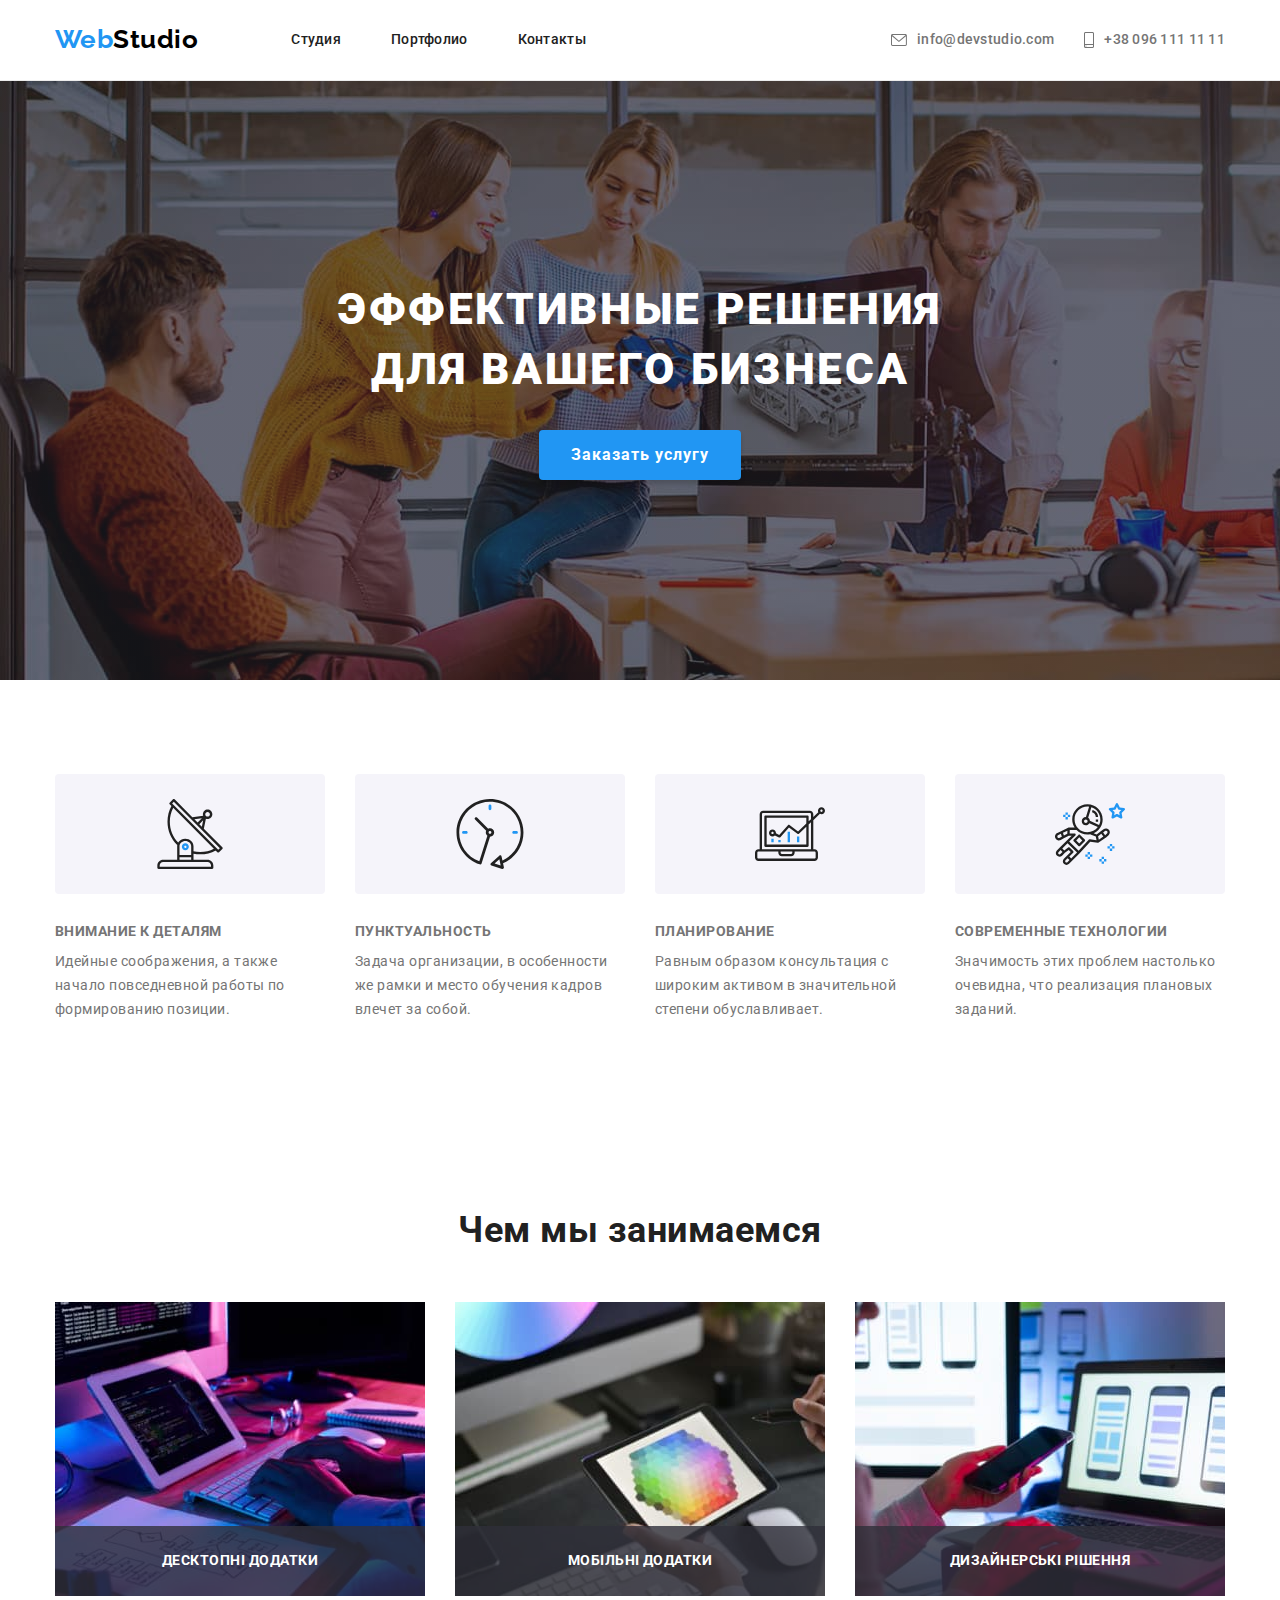
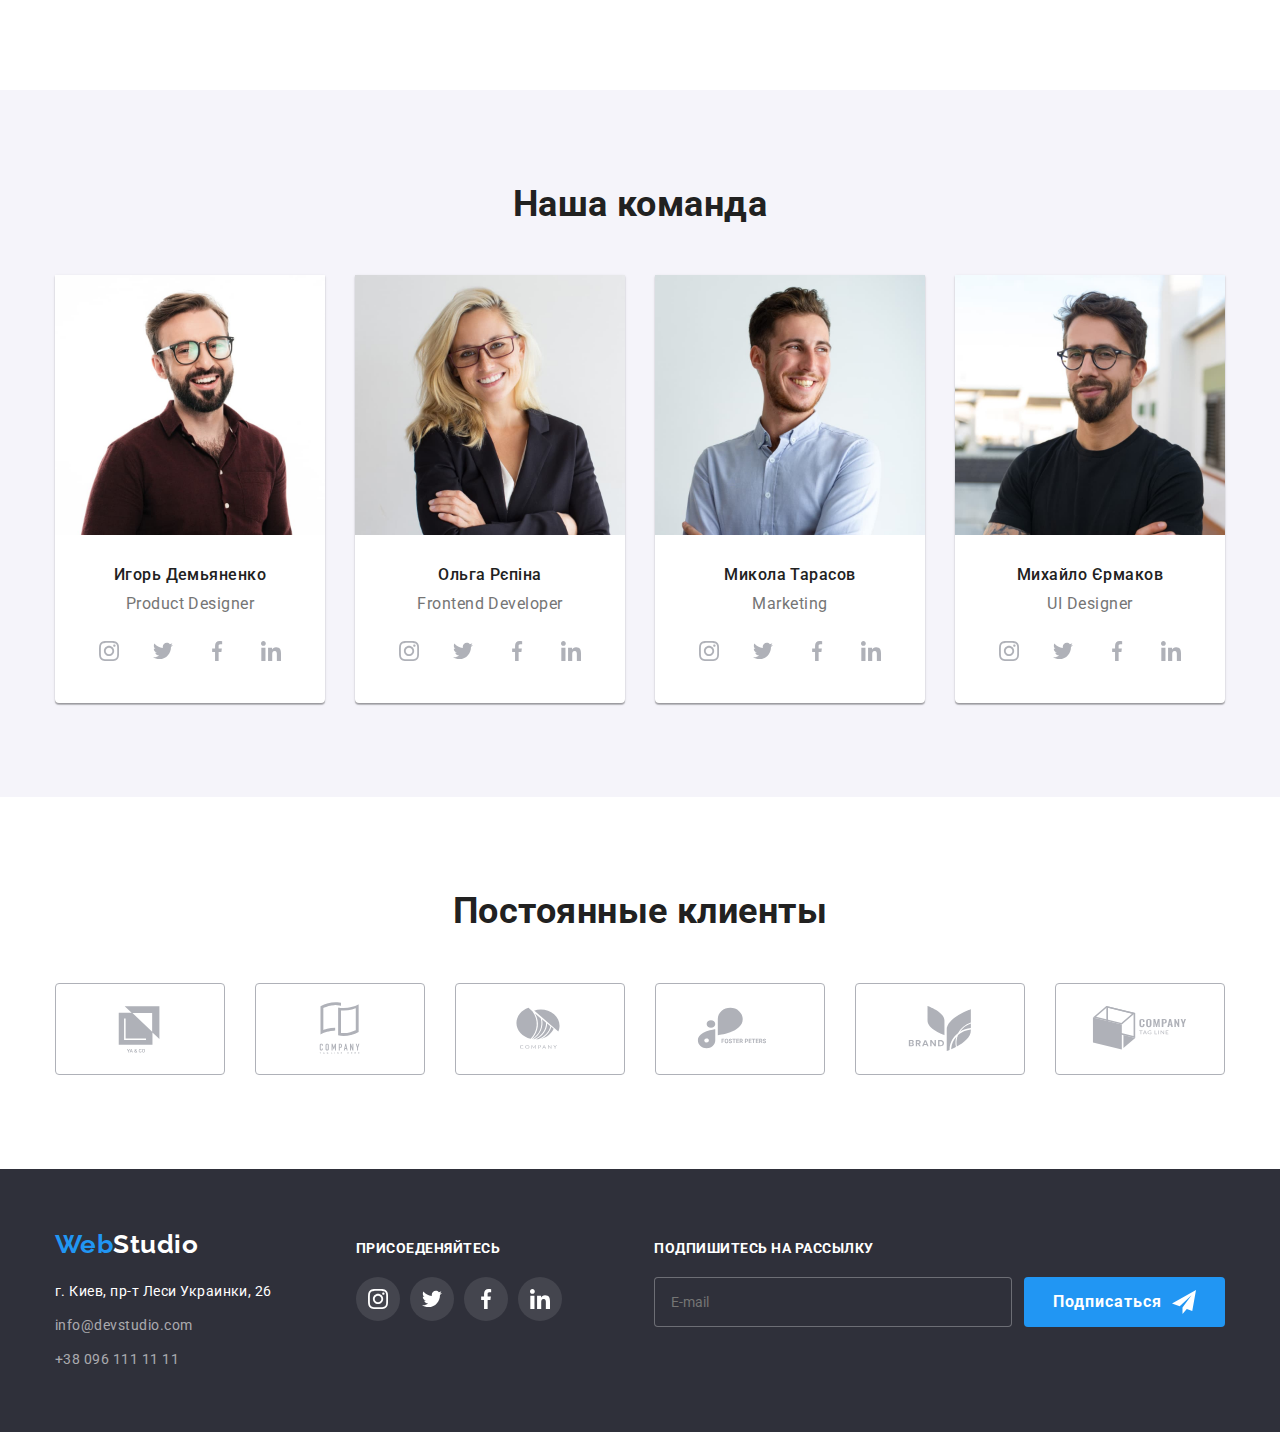
==== index.html @ f0efd834 "home work 06 grand final" ====
<!DOCTYPE html>
<html lang="ru">
  <head>
    <meta charset="UTF-8" />
    <meta http-equiv="X-UA-Compatible" content="IE=edge" />
    <meta name="viewport" content="width=device-width, initial-scale=1.0" />
    <title>Web Studio</title>
    <link rel="preconnect" href="https://fonts.googleapis.com" />
    <link rel="preconnect" href="https://fonts.gstatic.com" crossorigin />
    <link
      href="https://fonts.googleapis.com/css2?family=Raleway:wght@700&family=Roboto:wght@400;500;700;900&display=swap"
      rel="stylesheet"
    />
    <link
      rel="stylesheet"
      href="https://cdnjs.cloudflare.com/ajax/libs/modern-normalize/1.1.0/modern-normalize.min.css"
    />
    <link href="https://unpkg.com/aos@2.3.1/dist/aos.css" rel="stylesheet" />
    <link rel="stylesheet" href="./css/styles.css" />
    <link rel="stylesheet" href="./css/main.min.css" />
  </head>
  <body class="page">
    <!-- Шапка сайта -->
    <header class="header">
      <div class="container flex">
        <nav class="nav">
          <a class="logo nav__logo" href="/" lang="en"
            >Web<span class="nav__logo-second-word">Studio</span></a
          >
          <ul class="list nav__list">
            <li class="nav__item">
              <a class="nav__link nav__current" href="./index.html">Студия</a>
            </li>
            <li class="nav__item">
              <a class="nav__link" href="./portfolio.html">Портфолио</a>
            </li>
            <li class="nav__item">
              <a class="nav__link" href="">Контакты</a>
            </li>
          </ul>
        </nav>
        <ul class="contact__list">
          <li class="contact__item">
            <a class="contact__link" href="mailto:info@devstudio.com"
              ><svg class="contact__icon" width="16" height="12">
                <use href="./images/symbol-defs.svg#icon-envelope"></use></svg
              ><span class="contact__text">info@devstudio.com</span></a
            >
          </li>
          <li class="contact__item">
            <a class="contact__link" href="tel:+380961111111">
              <svg class="contact__icon" width="10" height="16">
                <use href="./images/symbol-defs.svg#icon-smartphone"></use></svg
              ><span class="contact__text">+38 096 111 11 11</span></a
            >
          </li>
        </ul>
      </div>
    </header>
    <main>
      <!-- Герой -->
      <section class="hero">
        <div class="hero__container container">
          <h1 class="hero__title">Эффективные решения для вашего бизнеса</h1>
          <button
            class="button"
            type="button"
            name="Заказать услугу"
            data-modal-open
          >
            Заказать услугу
          </button>
        </div>
      </section>
      <section class="section">
        <div class="container">
          <h2 class="hidden">Наши качества</h2>
          <ul class="feauture__list">
            <li class="feauture__item">
              <div class="feauture__svg-container">
                <svg width="70" height="70">
                  <use href="./images/symbol-defs.svg#icon-antenna"></use>
                </svg>
              </div>
              <h3 class="feauture__title">Внимание к деталям</h3>
              <p class="feauture__paragraph">
                Идейные соображения, а также начало повседневной работы по
                формированию позиции.
              </p>
            </li>
            <li class="feauture__item">
              <div class="feauture__svg-container">
                <svg width="70" height="70">
                  <use href="./images/symbol-defs.svg#icon-clock"></use>
                </svg>
              </div>
              <h3 class="feauture__title">Пунктуальность</h3>
              <p class="feauture__paragraph">
                Задача организации, в особенности же рамки и место обучения
                кадров влечет за собой.
              </p>
            </li>
            <li class="feauture__item">
              <div class="feauture__svg-container">
                <svg width="70" height="70">
                  <use href="./images/symbol-defs.svg#icon-diagram"></use>
                </svg>
              </div>
              <h3 class="feauture__title">Планирование</h3>
              <p class="feauture__paragraph">
                Равным образом консультация с широким активом в значительной
                степени обуславливает.
              </p>
            </li>
            <li class="feauture__item">
              <div class="feauture__svg-container">
                <svg width="70" height="70">
                  <use href="./images/symbol-defs.svg#icon-astronaut"></use>
                </svg>
              </div>
              <h3 class="feauture__title">Современные технологии</h3>
              <p class="feauture__paragraph">
                Значимость этих проблем настолько очевидна, что реализация
                плановых заданий.
              </p>
            </li>
          </ul>
        </div>
      </section>
      <section class="section work">
        <div class="container">
          <h2 class="title">Чем мы занимаемся</h2>
          <ul class="work__list">
            <li class="work__item">
              <img
                src="./images/img1.jpg"
                alt="печатаем на клавиатуре"
                width="370"
                height="294"
              />
              <div class="work__label">
                <p class="work__text">Десктопні додатки</p>
              </div>
            </li>
            <li class="work__item">
              <img
                src="./images/img2.jpg"
                alt="смотрим в телефон"
                width="370"
                height="294"
              />
              <div class="work__label">
                <p class="work__text">Мобільні додатки</p>
              </div>
            </li>
            <li class="work__item">
              <img
                src="./images/img3.jpg"
                alt="смотрим в планшет"
                width="370"
                height="294"
              />
              <div class="work__label">
                <p class="work__text">Дизайнерські рішення</p>
              </div>
            </li>
          </ul>
        </div>
      </section>
      <section class="team section">
        <div class="container">
          <h2 class="title">Наша команда</h2>
          <ul class="list team__list">
            <li class="team__item">
              <img
                src="./images/img4.jpg"
                alt="Игорь Демьяненко"
                width="270"
                height="260"
              />
              <div class="team__data">
                <h3 class="team__name title">Игорь Демьяненко</h3>
                <p class="team__profession" lang="en">Product Designer</p>

                <ul class="social__list list">
                  <li class="social__item">
                    <a class="social__link" href="">
                      <svg class="social__icon" width="20" height="20">
                        <use
                          href="./images/symbol-defs.svg#icon-instagram"
                        ></use>
                      </svg>
                    </a>
                  </li>
                  <li class="social__item">
                    <a class="social__link" href="">
                      <svg class="social__icon" width="20" height="20">
                        <use href="./images/symbol-defs.svg#icon-twitter"></use>
                      </svg>
                    </a>
                  </li>
                  <li class="social__item">
                    <a class="social__link" href="">
                      <svg class="social__icon" width="20" height="20">
                        <use
                          href="./images/symbol-defs.svg#icon-facebook"
                        ></use>
                      </svg>
                    </a>
                  </li>
                  <li class="social__item">
                    <a class="social__link" href="">
                      <svg class="social__icon" width="20" height="20">
                        <use
                          href="./images/symbol-defs.svg#icon-linkedin"
                        ></use>
                      </svg>
                    </a>
                  </li>
                </ul>
              </div>
            </li>
            <li class="team__item">
              <img
                src="./images/img5.jpg"
                alt="Игорь Демьяненко"
                width="270"
                height="260"
              />
              <div class="team__data">
                <h3 class="team__name title">Ольга Рєпіна</h3>
                <p class="team__profession" lang="en">Frontend Developer</p>

                <ul class="social__list list">
                  <li class="social__item">
                    <a class="social__link" href="">
                      <svg class="social__icon" width="20" height="20">
                        <use
                          href="./images/symbol-defs.svg#icon-instagram"
                        ></use>
                      </svg>
                    </a>
                  </li>
                  <li class="social__item">
                    <a class="social__link" href="">
                      <svg class="social__icon" width="20" height="20">
                        <use href="./images/symbol-defs.svg#icon-twitter"></use>
                      </svg>
                    </a>
                  </li>
                  <li class="social__item">
                    <a class="social__link" href="">
                      <svg class="social__icon" width="20" height="20">
                        <use
                          href="./images/symbol-defs.svg#icon-facebook"
                        ></use>
                      </svg>
                    </a>
                  </li>
                  <li class="social__item">
                    <a class="social__link" href="">
                      <svg class="social__icon" width="20" height="20">
                        <use
                          href="./images/symbol-defs.svg#icon-linkedin"
                        ></use>
                      </svg>
                    </a>
                  </li>
                </ul>
              </div>
            </li>
            <li class="team__item">
              <img
                src="./images/img6.jpg"
                alt="Игорь Демьяненко"
                width="270"
                height="260"
              />
              <div class="team__data">
                <h3 class="team__name title">Микола Тарасов</h3>
                <p class="team__profession" lang="en">Marketing</p>

                <ul class="social__list list">
                  <li class="social__item">
                    <a class="social__link" href="">
                      <svg class="social__icon" width="20" height="20">
                        <use
                          href="./images/symbol-defs.svg#icon-instagram"
                        ></use>
                      </svg>
                    </a>
                  </li>
                  <li class="social__item">
                    <a class="social__link" href="">
                      <svg class="social__icon" width="20" height="20">
                        <use href="./images/symbol-defs.svg#icon-twitter"></use>
                      </svg>
                    </a>
                  </li>
                  <li class="social__item">
                    <a class="social__link" href="">
                      <svg class="social__icon" width="20" height="20">
                        <use
                          href="./images/symbol-defs.svg#icon-facebook"
                        ></use>
                      </svg>
                    </a>
                  </li>
                  <li class="social__item">
                    <a class="social__link" href="">
                      <svg class="social__icon" width="20" height="20">
                        <use
                          href="./images/symbol-defs.svg#icon-linkedin"
                        ></use>
                      </svg>
                    </a>
                  </li>
                </ul>
              </div>
            </li>
            <li class="team__item">
              <img
                src="./images/img7.jpg"
                alt="Игорь Демьяненко"
                width="270"
                height="260"
              />
              <div class="team__data">
                <h3 class="team__name title">Михайло Єрмаков</h3>
                <p class="team__profession" lang="en">UI Designer</p>

                <ul class="social__list list">
                  <li class="social__item">
                    <a class="social__link" href="">
                      <svg class="social__icon" width="20" height="20">
                        <use
                          href="./images/symbol-defs.svg#icon-instagram"
                        ></use>
                      </svg>
                    </a>
                  </li>
                  <li class="social__item">
                    <a class="social__link" href="">
                      <svg class="social__icon" width="20" height="20">
                        <use href="./images/symbol-defs.svg#icon-twitter"></use>
                      </svg>
                    </a>
                  </li>
                  <li class="social__item">
                    <a class="social__link" href="">
                      <svg class="social__icon" width="20" height="20">
                        <use
                          href="./images/symbol-defs.svg#icon-facebook"
                        ></use>
                      </svg>
                    </a>
                  </li>
                  <li class="social__item">
                    <a class="social__link" href="">
                      <svg class="social__icon" width="20" height="20">
                        <use
                          href="./images/symbol-defs.svg#icon-linkedin"
                        ></use>
                      </svg>
                    </a>
                  </li>
                </ul>
              </div>
            </li>
          </ul>
        </div>
      </section>
      <section class="section">
        <div class="container">
          <h2 class="title">Постоянные клиенты</h2>
          <ul class="client__list list">
            <li class="client__item">
              <a class="client__link" href="">
                <svg class="client__icon" width="106" height="60">
                  <use href="./images/symbol-defs.svg#icon-company1"></use>
                </svg>
              </a>
            </li>
            <li class="client__item">
              <a class="client__link" href="">
                <svg class="client__icon" width="106" height="60">
                  <use href="./images/symbol-defs.svg#icon-company2"></use>
                </svg>
              </a>
            </li>
            <li class="client__item">
              <a class="client__link" href="">
                <svg class="client__icon" width="106" height="60">
                  <use href="./images/symbol-defs.svg#icon-company3"></use>
                </svg>
              </a>
            </li>
            <li class="client__item">
              <a class="client__link" href="">
                <svg class="client__icon" width="106" height="60">
                  <use href="./images/symbol-defs.svg#icon-company4"></use>
                </svg>
              </a>
            </li>
            <li class="client__item">
              <a class="client__link" href="">
                <svg class="client__icon" width="106" height="60">
                  <use href="./images/symbol-defs.svg#icon-company5"></use>
                </svg>
              </a>
            </li>
            <li class="client__item">
              <a class="client__link" href="">
                <svg class="client__icon" width="106" height="60">
                  <use href="./images/symbol-defs.svg#icon-company6"></use>
                </svg>
              </a>
            </li>
          </ul>
        </div>
      </section>
    </main>
    <!-- Подвал -->
    <footer class="footer">
      <div class="footer__container container">
        <div class="footer__address-container">
          <a class="logo footer__logo" href="/" lang="en"
            >Web<span class="footer__logo-second-word">Studio</span></a
          >
          <address class="footer__address">
            <ul>
              <li class="footer__address-item">
                <a
                  class="footer__location-text"
                  href="https://goo.gl/maps/Ahorg3LLs8p7K1ny8"
                  target="_blank"
                  rel="noopener noreferrer nofollow"
                  >г. Киев, пр-т Леси Украинки, 26</a
                >
              </li>
              <li class="footer__address-item">
                <a class="footer__contacts" href="mailto:info@devstudio.com"
                  >info@devstudio.com</a
                >
              </li>
              <li class="footer__address-item">
                <a class="footer__contacts" href="tel:+380961111111"
                  >+38 096 111 11 11</a
                >
              </li>
            </ul>
          </address>
        </div>
        <div>
          <p class="footer__social-title">Присоеденяйтесь</p>
          <ul class="footer__social-list">
            <li class="footer__social-item">
              <a class="footer__social-link" href="">
                <svg class="footer__social-icon" width="20" height="20">
                  <use href="./images/symbol-defs.svg#icon-instagram"></use>
                </svg>
              </a>
            </li>
            <li class="footer__social-item">
              <a class="footer__social-link" href="">
                <svg class="footer__social-icon" width="20" height="20">
                  <use href="./images/symbol-defs.svg#icon-twitter"></use>
                </svg>
              </a>
            </li>
            <li class="footer__social-item">
              <a class="footer__social-link" href="">
                <svg class="footer__social-icon" width="20" height="20">
                  <use href="./images/symbol-defs.svg#icon-facebook"></use>
                </svg>
              </a>
            </li>
            <li class="footer__social-item">
              <a class="footer__social-link" href="">
                <svg class="footer__social-icon" width="20" height="20">
                  <use href="./images/symbol-defs.svg#icon-linkedin"></use>
                </svg>
              </a>
            </li>
          </ul>
        </div>
        <div class="footer__form-container">
          <p class="footer__connect-textarea">Подпишитесь на рассылку</p>
          <form class="footer__in-btn-cont">
            <label for="follow-email"></label>
            <input
              class="footer__input"
              type="email"
              name="follow-email"
              id="follow-email"
              placeholder="E-mail"
              required
            />
            <button type="submit" class="footer__submit-btn">
              Подписаться
              <svg class="footer__icon-send" width="24" height="24">
                <use href="./images/symbol-defs.svg#icon-send"></use>
              </svg>
            </button>
          </form>
        </div>
      </div>
    </footer>

    <div class="backdrop is-hidden" data-modal>
      <div class="modal">
        <button class="modal-close" type="button" name="close" data-modal-close>
          <svg class="modal.icon" width="18" height="18">
            <use href="./images/symbol-defs.svg#icon-x"></use>
          </svg>
        </button>
        <!-- Форма модалки -->
        <p class="form-title">Оставьте свои данные, мы вам перезвоним</p>
        <form class="form-container">
          <ul class="data-list list">
            <li class="data-item">
              <label for="name" class="label-title">
                Имя
                <span class="input-wrap">
                  <input
                    class="form-input"
                    type="text"
                    id="name"
                    name="name"
                    placeholder="Джон"
                    required
                  />
                  <svg class="input-icon" width="18" height="18">
                    <use href="./images/symbol-defs.svg#icon-person"></use>
                  </svg>
                </span>
              </label>
            </li>
            <li class="data-item">
              <label for="tel" class="label-title">
                Телефон
                <span class="input-wrap">
                  <input
                    class="form-input"
                    type="tel"
                    id="tel"
                    name="tel"
                    placeholder="+380671112233"
                    required
                    pattern="[\+]\d{12}"
                  />
                  <svg class="input-icon" width="18" height="18">
                    <use href="./images/symbol-defs.svg#icon-phone"></use>
                  </svg>
                </span>
              </label>
            </li>
            <li class="data-item">
              <label for="email" class="label-title">
                Почта
                <span class="input-wrap">
                  <input
                    class="form-input"
                    type="email"
                    id="email"
                    name="email"
                    placeholder="xxx@mail.com"
                  />
                  <svg class="input-icon" width="18" height="18">
                    <use href="./images/symbol-defs.svg#icon-email"></use>
                  </svg>
                </span>
              </label>
            </li>
            <li class="textarea-item">
              <label class="label-title" for="text"
                >Комментарий
                <textarea
                  class="textarea-input"
                  id="text"
                  name="text"
                  placeholder="Введите текст"
                ></textarea>
              </label>
            </li>
          </ul>
          <div class="checkbox-container">
            <input
              class="checkbox-input"
              type="checkbox"
              id="checkbox"
              name="checkbox"
              value="yes"
              required
            />
            <label class="check-label" for="checkbox">
              <span class="check-quad">
                <svg class="check-icon" width="16" height="15">
                  <use href="./images/symbol-defs.svg#icon-check"></use>
                </svg> </span
              >Соглашаюсь с рассылкой и принимаю
              <a class="link-check" href="#">Условия договора</a>
            </label>
          </div>
          <button class="submit-btm" type="submit">Отправить</button>
        </form>
      </div>
    </div>

    <script src="https://unpkg.com/aos@2.3.1/dist/aos.js"></script>
    <script>
      AOS.init();
    </script>
    <script src="./js/modal.js"></script>
  </body>
</html>
---- css/main.min.css ----
:root{--primary-text-color: #757575;--title-text-color: #212121;--accent-color: #2196f3;--main-title-color: #ffffff;--background-color: #ffffff;--logo-white-color: #ffffff;--logo-black-color: #000000;--button-text-color: #ffffff;--team-section-color: #f5f4fa;--address-text-color: #ffffff;--hero-background-color: #2f303a}.page{color:var(--primary-text-color);background-color:var(--background-color);font-family:Roboto,sans-serif;letter-spacing:.03em;margin:0;padding-top:80px;position:relative}.hidden{position:absolute;white-space:nowrap;width:1px;height:1px;overflow:hidden;border:0;padding:0;clip:rect(0 0 0 0);-webkit-clip-path:inset(50%);clip-path:inset(50%);margin:-1px}img{display:block;max-width:100%;height:auto}.flex{display:-webkit-box;display:-ms-flexbox;display:flex}p,h1,h2,h3,h4,h5,h6{display:block}a{text-decoration:none}ul{list-style:none;padding:0;margin:0}.hero .button{color:var(--button-text-color);background-color:var(--accent-color);font-weight:700;font-size:16px;font-family:inherit;line-height:1.88;letter-spacing:.06em;cursor:pointer;padding:10px 32px;border:0;border-radius:4px;-webkit-box-shadow:0px 4px 4px rgba(0,0,0,.15);box-shadow:0px 4px 4px rgba(0,0,0,.15);-webkit-transition-property:background-color,color,-webkit-transform;transition-property:background-color,color,-webkit-transform;transition-property:background-color,transform,color;transition-property:background-color,transform,color,-webkit-transform;-webkit-transition-duration:250ms;transition-duration:250ms;-webkit-transition-timing-function:cubic-bezier(0.4, 0, 0.2, 1);transition-timing-function:cubic-bezier(0.4, 0, 0.2, 1)}.hero .button:hover,.hero .button:focus{background-color:#188ce8;color:var(--button-text-color);-webkit-transform:scale(103%);transform:scale(103%);-webkit-box-shadow:0px 4px 4px rgba(0,0,0,.15);box-shadow:0px 4px 4px rgba(0,0,0,.15)}.filter-list .button{color:var(--title-text-color);background-color:var(--team-section-color);font-family:inherit;font-weight:500;font-size:16px;line-height:1.62;display:inline-block;cursor:pointer;border-radius:4px;border:0;padding:6px 22px;-webkit-transition-property:background-color,color,-webkit-box-shadow;transition-property:background-color,color,-webkit-box-shadow;transition-property:background-color,box-shadow,color;transition-property:background-color,box-shadow,color,-webkit-box-shadow;-webkit-transition-duration:250ms;transition-duration:250ms;-webkit-transition-timing-function:cubic-bezier(0.4, 0, 0.2, 1);transition-timing-function:cubic-bezier(0.4, 0, 0.2, 1)}.filter-list .button:hover,.filter-list .button:focus{color:var(--button-text-color);background-color:var(--accent-color);-webkit-box-shadow:0px 3px 1px rgba(0,0,0,.1),0px 1px 2px rgba(0,0,0,.08),0px 2px 2px rgba(0,0,0,.12);box-shadow:0px 3px 1px rgba(0,0,0,.1),0px 1px 2px rgba(0,0,0,.08),0px 2px 2px rgba(0,0,0,.12)}.button-first.button{color:var(--button-text-color);background-color:var(--accent-color)}.footer-submit-btn{display:-webkit-box;display:-ms-flexbox;display:flex;-webkit-box-align:center;-ms-flex-align:center;align-items:center;-webkit-box-pack:center;-ms-flex-pack:center;justify-content:center;color:var(--button-text-color);background-color:var(--accent-color);cursor:pointer;font-weight:700;font-size:16px;line-height:1.88;letter-spacing:.06em;padding:10px 29px;border:0;border-radius:4px;-webkit-transition-property:scale,background-color,color,-webkit-box-shadow,-webkit-transform;transition-property:scale,background-color,color,-webkit-box-shadow,-webkit-transform;transition-property:scale,background-color,box-shadow,transform,color;transition-property:scale,background-color,box-shadow,transform,color,-webkit-box-shadow,-webkit-transform;-webkit-transition-duration:250ms;transition-duration:250ms;-webkit-transition-timing-function:cubic-bezier(0.4, 0, 0.2, 1);transition-timing-function:cubic-bezier(0.4, 0, 0.2, 1)}.footer-submit-btn:hover,.footer-submit-btn:focus{color:var(--button-text-color);background-color:#188ce8;-webkit-transform:scale(101%);transform:scale(101%);-webkit-box-shadow:0px 4px 4px rgba(0,0,0,.15);box-shadow:0px 4px 4px rgba(0,0,0,.15)}.submit-btm{width:200px;margin:0 auto;padding:10px 55px;border:0;border-radius:4px;color:var(--main-title-color);background-color:var(--accent-color);-webkit-box-shadow:0px 4px 4px rgba(0,0,0,.15);box-shadow:0px 4px 4px rgba(0,0,0,.15);cursor:pointer;font-weight:700;font-size:16px;line-height:1.88;-webkit-transition:background-color,-webkit-transform;transition:background-color,-webkit-transform;transition:background-color,transform;transition:background-color,transform,-webkit-transform;-webkit-transition-duration:250ms;transition-duration:250ms;-webkit-transition-timing-function:cubic-bezier(0.4, 0, 0.2, 1);transition-timing-function:cubic-bezier(0.4, 0, 0.2, 1)}.submit-btm:hover,.submit-btm:focus{background-color:#188ce8;-webkit-transform:scale(102%);transform:scale(102%)}.container{width:1200px;padding:0 15px;margin:0 auto}.logo{display:block;color:var(--accent-color);font-family:"Raleway";font-weight:700;font-size:26px;line-height:1.19}.title{color:var(--title-text-color);font-weight:700;font-size:36px;line-height:1.16;text-align:center;margin-bottom:50px;margin-top:0}.title{color:var(--title-text-color)}.header{position:fixed;top:0;width:100%;background-color:var(--background-color);border-bottom:1px solid #ececec;z-index:1}.nav{display:-webkit-box;display:-ms-flexbox;display:flex;margin-right:auto}.nav__logo{margin-right:93px;padding:24px 0}.nav__logo-second-word{color:var(--logo-black-color)}.nav__list{display:-webkit-box;display:-ms-flexbox;display:flex}.nav__current{color:var(--accent-color)}.nav__current__current::after{content:"";width:100%;height:4px;border-radius:2px;background-color:var(--accent-color);position:absolute;bottom:-1px;left:0}.nav__link{color:var(--title-text-color);font-weight:500;font-size:14px;line-height:1.14;letter-spacing:.02em;display:block;padding:32px 0;-webkit-transition:color 250ms cubic-bezier(0.4, 0, 0.2, 1);transition:color 250ms cubic-bezier(0.4, 0, 0.2, 1)}.nav__link:hover,.nav__link:focus{color:var(--accent-color)}.nav__item:not(:last-child){margin-right:50px}.contact__list{display:-webkit-box;display:-ms-flexbox;display:flex}.contact__item:not(:last-child){margin-right:30px}.contact__link{display:-webkit-box;display:-ms-flexbox;display:flex;-webkit-box-align:center;-ms-flex-align:center;align-items:center;color:var(--primary-text-color);font-weight:500;font-size:14px;line-height:1.14;letter-spacing:.02em;padding:32px 0;-webkit-transition:color 250ms cubic-bezier(0.4, 0, 0.2, 1);transition:color 250ms cubic-bezier(0.4, 0, 0.2, 1)}.contact__link:hover,.contact__link:focus{color:var(--accent-color)}.contact__icon{margin-right:10px;fill:currentColor}.contact__text{display:block}.hero{background-color:#c4c4c4;background-image:-webkit-gradient(linear, left top, left bottom, from(rgba(47, 48, 58, 0.4)), to(rgba(47, 48, 58, 0.4))),url(../images/hero-background.jpg);background-image:linear-gradient(rgba(47, 48, 58, 0.4), rgba(47, 48, 58, 0.4)),url(../images/hero-background.jpg);background-repeat:no-repeat;background-size:cover;background-position:left top;margin-left:auto;margin-right:auto;max-width:1600px;height:600px;text-align:center;padding:200px 0}.hero__container{width:696px}.hero__title{color:var(--main-title-color);font-weight:900;font-size:44px;line-height:1.36;text-align:center;letter-spacing:.06em;text-transform:uppercase;margin-top:0;margin-bottom:30px;display:inline-block}.filter-list .button{color:var(--title-text-color);background-color:var(--team-section-color);font-family:inherit;font-weight:500;font-size:16px;line-height:1.62;display:inline-block;cursor:pointer;border-radius:4px;border:0;padding:6px 22px;-webkit-transition-property:background-color,color,-webkit-box-shadow;transition-property:background-color,color,-webkit-box-shadow;transition-property:background-color,box-shadow,color;transition-property:background-color,box-shadow,color,-webkit-box-shadow;-webkit-transition-duration:250ms;transition-duration:250ms;-webkit-transition-timing-function:cubic-bezier(0.4, 0, 0.2, 1);transition-timing-function:cubic-bezier(0.4, 0, 0.2, 1)}.filter-list .button:hover,.filter-list .button:focus{color:var(--button-text-color);background-color:var(--accent-color);-webkit-box-shadow:0px 3px 1px rgba(0,0,0,.1),0px 1px 2px rgba(0,0,0,.08),0px 2px 2px rgba(0,0,0,.12);box-shadow:0px 3px 1px rgba(0,0,0,.1),0px 1px 2px rgba(0,0,0,.08),0px 2px 2px rgba(0,0,0,.12)}.button-first.button{color:var(--button-text-color);background-color:var(--accent-color)}.filter-item:not(last-child){margin-right:8px}.filter-list{display:-webkit-box;display:-ms-flexbox;display:flex;-webkit-box-pack:center;-ms-flex-pack:center;justify-content:center;margin-bottom:50px}.gallery-section .list{display:-webkit-box;display:-ms-flexbox;display:flex;-ms-flex-wrap:wrap;flex-wrap:wrap}.gallery-item{width:370px;margin-top:30px;margin-right:30px}.gallery-item:nth-child(3n+3){margin-right:0}.gallery-item:nth-child(-n+3){margin-top:0}.gallery-card-link{display:block;color:inherit;-webkit-transition:-webkit-box-shadow 250ms cubic-bezier(0.4, 0, 0.2, 1);transition:-webkit-box-shadow 250ms cubic-bezier(0.4, 0, 0.2, 1);transition:box-shadow 250ms cubic-bezier(0.4, 0, 0.2, 1);transition:box-shadow 250ms cubic-bezier(0.4, 0, 0.2, 1), -webkit-box-shadow 250ms cubic-bezier(0.4, 0, 0.2, 1)}.gallery-card-link:hover,.gallery-card-link:focus{-webkit-box-shadow:0px 1px 1px rgba(0,0,0,.12),0px 4px 4px rgba(0,0,0,.06),1px 4px 6px rgba(0,0,0,.16);box-shadow:0px 1px 1px rgba(0,0,0,.12),0px 4px 4px rgba(0,0,0,.06),1px 4px 6px rgba(0,0,0,.16)}.gallery-card-link:hover .gallery-overlay,.gallery-card-link:focus .gallery-overlay{-webkit-transform:translateY(0);transform:translateY(0)}.gallery-box{position:relative;overflow:hidden}.gallery-overlay{position:absolute;-webkit-box-align:center;-ms-flex-align:center;align-items:center;-webkit-box-pack:center;-ms-flex-pack:center;justify-content:center;top:0;left:0;background:rgba(33,150,243,.9);width:100%;height:100%;display:-webkit-box;display:-ms-flexbox;display:flex;-webkit-transition-property:color,-webkit-transform,-webkit-box-shadow;transition-property:color,-webkit-transform,-webkit-box-shadow;transition-property:transform,box-shadow,color;transition-property:transform,box-shadow,color,-webkit-transform,-webkit-box-shadow;-webkit-transition-duration:250ms;transition-duration:250ms;-webkit-transition-timing-function:cubic-bezier(0.4, 0, 0.2, 1);transition-timing-function:cubic-bezier(0.4, 0, 0.2, 1);-webkit-transform:translateY(101%);transform:translateY(101%)}.gallery-overlay p{height:100%;color:var(--main-title-color);font-size:18px;line-height:1.56;width:322px;height:168px;margin:0}.list-project{background-color:#fff;padding:20px 24px;border:1px solid #eee;border-top:0;position:relative}.project-title{color:var(--title-text-color);font-weight:700;font-size:18px;line-height:2;letter-spacing:.06em;margin-bottom:4px}.gallery-section .title-section{display:none}.work-type{font-size:16px;line-height:1.88;display:block;margin:0}.feauture__list{display:-webkit-box;display:-ms-flexbox;display:flex}.feauture__item:not(:last-child){margin-right:30px}.feauture__svg-container{display:-webkit-box;display:-ms-flexbox;display:flex;-webkit-box-pack:center;-ms-flex-pack:center;justify-content:center;-webkit-box-align:center;-ms-flex-align:center;align-items:center;background:#f5f4fa;border-radius:4px;width:270px;height:120px;margin-bottom:30px}.feauture__title{font-weight:700;font-size:14px;line-height:1.14;text-transform:uppercase;margin:0 0 10px 0}.feauture__paragraph{width:270px;font-size:14px;line-height:1.71;display:inline-block;margin:0}.work{padding-top:0}.work__list{display:-webkit-box;display:-ms-flexbox;display:flex}.work__item:not(:last-child){margin-right:30px}.work__item{position:relative}.work__label{display:-webkit-box;display:-ms-flexbox;display:flex;-webkit-box-pack:center;-ms-flex-pack:center;justify-content:center;-webkit-box-align:center;-ms-flex-align:center;align-items:center;position:absolute;width:370px;height:70px;background-color:rgba(47,48,58,.8);bottom:0}.work__text{color:var(--main-title-color);font-weight:700;font-size:14px;line-height:1.14;text-transform:uppercase;margin:0}.section{padding:94px 0}.team{background-color:var(--team-section-color)}.team__list{display:-webkit-box;display:-ms-flexbox;display:flex;-webkit-box-align:start;-ms-flex-align:start;align-items:flex-start}.team__item{background-color:var(--background-color);-webkit-box-shadow:0px 1px 3px rgba(0,0,0,.12),0px 1px 1px rgba(0,0,0,.14),0px 2px 1px rgba(0,0,0,.2);box-shadow:0px 1px 3px rgba(0,0,0,.12),0px 1px 1px rgba(0,0,0,.14),0px 2px 1px rgba(0,0,0,.2);border-radius:0px 0px 4px 4px}.team__item:not(:last-child){margin-right:30px}.team__data{padding:30px 32px;text-align:center}.team__name{display:block;margin-top:0;margin-bottom:10px;font-weight:500;font-size:16px;line-height:1.19}.team__profession{line-height:1.19;margin:0 0 16px 0}.social__list{display:-webkit-box;display:-ms-flexbox;display:flex;width:206px;height:44px;margin:0;padding:0}.social__item:not(:last-child){margin-right:10px}.social__link{color:#afb1b8;background-color:var(--background-color);display:-webkit-box;display:-ms-flexbox;display:flex;-webkit-box-pack:center;-ms-flex-pack:center;justify-content:center;-webkit-box-align:center;-ms-flex-align:center;align-items:center;width:44px;height:44px;border-radius:50%;cursor:pointer;-webkit-transition-property:color,background-color;transition-property:color,background-color;-webkit-transition-duration:250ms;transition-duration:250ms;-webkit-transition-timing-function:cubic-bezier(0.4, 0, 0.2, 1);transition-timing-function:cubic-bezier(0.4, 0, 0.2, 1)}.social__link:hover,.social__link:focus{color:var(--button-text-color);background-color:var(--accent-color)}.social__icon{fill:currentColor}.client__list{display:-webkit-box;display:-ms-flexbox;display:flex}.client__item:not(:last-child){margin-right:30px}.client__link{width:170px;height:92px;display:-webkit-box;display:-ms-flexbox;display:flex;-webkit-box-pack:center;-ms-flex-pack:center;justify-content:center;-webkit-box-align:center;-ms-flex-align:center;align-items:center;color:#afb1b8;border:1px solid #afb1b8;border-radius:4px;-webkit-transition-property:color,border,-webkit-transform;transition-property:color,border,-webkit-transform;transition-property:transform,color,border;transition-property:transform,color,border,-webkit-transform;-webkit-transition-duration:250ms;transition-duration:250ms;-webkit-transition-timing-function:cubic-bezier(0.4, 0, 0.2, 1);transition-timing-function:cubic-bezier(0.4, 0, 0.2, 1)}.client__link:hover,.client__link:focus{color:var(--accent-color);border:1px solid var(--accent-color);-webkit-transform:scale(103%);transform:scale(103%)}.client__icon{fill:currentColor}.footer{background-color:var(--hero-background-color);font-size:14px;line-height:1.71;padding:60px 0}.footer__container{display:-webkit-box;display:-ms-flexbox;display:flex;-webkit-box-align:baseline;-ms-flex-align:baseline;align-items:baseline}.footer__address-container{width:231px;margin-right:70px}.footer__logo-second-word{color:var(--logo-white-color)}.footer__logo{margin-bottom:20px}.footer__address{font-style:normal}.footer__contacts{color:rgba(255,255,255,.6);font-size:14px;line-height:24px;-webkit-transition:color 250ms cubic-bezier(0.4, 0, 0.2, 1);transition:color 250ms cubic-bezier(0.4, 0, 0.2, 1)}.footer__contacts:hover,.footer__contacts:focus{color:var(--accent-color)}.footer__location-text{color:var(--address-text-color);-webkit-transition:color 250ms cubic-bezier(0.4, 0, 0.2, 1);transition:color 250ms cubic-bezier(0.4, 0, 0.2, 1)}.footer__location-text:hover,.footer__location-text:focus{color:var(--accent-color)}.footer__address-item:not(:last-child){margin-bottom:9px}.footer__social{width:206px;height:80px;margin-right:auto}.footer__social-title{color:var(--logo-white-color);font-weight:700;font-size:14px;line-height:1.14;text-transform:uppercase;margin-bottom:20px;margin-top:0}.footer__social-list{display:-webkit-box;display:-ms-flexbox;display:flex;width:206px;height:44px;margin:0;padding:0}.footer__social-item:not(:last-child){margin-right:10px}.footer__social-link{color:var(--button-text-color);background:rgba(255,255,255,.1);display:-webkit-box;display:-ms-flexbox;display:flex;-webkit-box-pack:center;-ms-flex-pack:center;justify-content:center;-webkit-box-align:center;-ms-flex-align:center;align-items:center;width:44px;height:44px;border-radius:50%;cursor:pointer;-webkit-transition:background-color 250ms cubic-bezier(0.4, 0, 0.2, 1);transition:background-color 250ms cubic-bezier(0.4, 0, 0.2, 1)}.footer__social-link:hover,.footer__social-link:focus{background-color:var(--accent-color)}.footer__social-icon{fill:currentColor}.footer__form-container{margin-left:auto}.footer__connect-textarea{color:var(--logo-white-color);font-weight:700;font-size:14px;line-height:1.14;text-transform:uppercase;margin-bottom:20px;margin-top:0}.footer__in-btn-cont{display:-webkit-box;display:-ms-flexbox;display:flex}.footer__input{width:358px;height:50px;padding:0 16px;margin-right:12px;background:#2f303a;color:var(--button-text-color);outline:none;border:1px solid rgba(255,255,255,.3);border-radius:4px;-webkit-transition:border 250ms cubic-bezier(0.4, 0, 0.2, 1);transition:border 250ms cubic-bezier(0.4, 0, 0.2, 1)}.footer__input:focus{border:1px solid var(--accent-color)}.footer__submit-btn{display:-webkit-box;display:-ms-flexbox;display:flex;-webkit-box-align:center;-ms-flex-align:center;align-items:center;-webkit-box-pack:center;-ms-flex-pack:center;justify-content:center;color:var(--button-text-color);background-color:var(--accent-color);cursor:pointer;font-weight:700;font-size:16px;line-height:1.88;letter-spacing:.06em;padding:10px 29px;border:0;border-radius:4px;-webkit-transition-property:scale,background-color,color,-webkit-box-shadow,-webkit-transform;transition-property:scale,background-color,color,-webkit-box-shadow,-webkit-transform;transition-property:scale,background-color,box-shadow,transform,color;transition-property:scale,background-color,box-shadow,transform,color,-webkit-box-shadow,-webkit-transform;-webkit-transition-duration:250ms;transition-duration:250ms;-webkit-transition-timing-function:cubic-bezier(0.4, 0, 0.2, 1);transition-timing-function:cubic-bezier(0.4, 0, 0.2, 1)}.footer__submit-btn:hover,.footer__submit-btn:focus{color:var(--button-text-color);background-color:#188ce8;-webkit-transform:scale(101%);transform:scale(101%);-webkit-box-shadow:0px 4px 4px rgba(0,0,0,.15);box-shadow:0px 4px 4px rgba(0,0,0,.15)}.footer__icon-send{margin-left:10px}.backdrop{position:fixed;top:0;left:0;width:100%;height:100%;background-color:rgba(0,0,0,.2);-webkit-transition-property:opacity,visibility,scale,background-color,color,border-color,border,fill,-webkit-transform,-webkit-box-shadow;transition-property:opacity,visibility,scale,background-color,color,border-color,border,fill,-webkit-transform,-webkit-box-shadow;transition-property:opacity,visibility,scale,background-color,transform,box-shadow,color,border-color,border,fill;transition-property:opacity,visibility,scale,background-color,transform,box-shadow,color,border-color,border,fill,-webkit-transform,-webkit-box-shadow;-webkit-transition-duration:250ms;transition-duration:250ms;-webkit-transition-timing-function:cubic-bezier(0.4, 0, 0.2, 1);transition-timing-function:cubic-bezier(0.4, 0, 0.2, 1);z-index:1}.backdrop.is-hidden{visibility:0;opacity:0;pointer-events:none}.backdrop.is-hidden .modal{-webkit-transform:translate(-50%, -50%) scale(0);transform:translate(-50%, -50%) scale(0)}.modal{position:absolute;width:528px;height:581px;background-color:var(--button-text-color);top:50%;left:50%;-webkit-transform:translate(-50%, -50%) scale(1);transform:translate(-50%, -50%) scale(1);-webkit-transition-property:background-color,color,border-color,-webkit-transform;transition-property:background-color,color,border-color,-webkit-transform;transition-property:background-color,transform,color,border-color;transition-property:background-color,transform,color,border-color,-webkit-transform;-webkit-transition-duration:250ms;transition-duration:250ms;-webkit-transition-timing-function:cubic-bezier(0.4, 0, 0.2, 1);transition-timing-function:cubic-bezier(0.4, 0, 0.2, 1);padding:40px;border-radius:4px}.modal-close{display:-webkit-box;display:-ms-flexbox;display:flex;-webkit-box-pack:center;-ms-flex-pack:center;justify-content:center;-webkit-box-align:center;-ms-flex-align:center;align-items:center;position:absolute;width:30px;height:30px;top:8px;right:8px;border:1px solid rgba(0,0,0,.1);border-radius:50%;background-color:rgba(0,0,0,0);cursor:pointer;-webkit-transition:fill,250ms cubic-bezier(0.4, 0, 0.2, 1);transition:fill,250ms cubic-bezier(0.4, 0, 0.2, 1)}.modal-icon{position:absolute;width:18px;height:18px;left:1032px;top:235px;fill:currentColor}.modal-close:hover,.modal-close:focus{fill:var(--accent-color)}.form-title{font-weight:700;font-size:20px;line-height:1.15;text-align:center;color:var(--title-text-color);margin:0 0 12px 0}.form-container{display:-webkit-box;display:-ms-flexbox;display:flex;-webkit-box-orient:vertical;-webkit-box-direction:normal;-ms-flex-direction:column;flex-direction:column}.data-list{margin-bottom:20px}.data-item{margin-bottom:10px;width:100%}.label-title{display:block;font-size:12px;line-height:1.17;letter-spacing:.01em}.input-wrap{display:block;position:relative;margin-top:4px}.form-input{width:100%;height:40px;font-size:12px;border:none;border:1px solid rgba(33,33,33,.2);border-radius:4px;padding:0 12px 0 42px;color:var(--title-text-color);font-weight:600;-webkit-transition:border-color 250ms cubic-bezier(0.4, 0, 0.2, 1);transition:border-color 250ms cubic-bezier(0.4, 0, 0.2, 1)}.form-input::-webkit-input-placeholder{font-size:12px;line-height:1.17;letter-spacing:.01em;color:rgba(33,33,33,.2)}.form-input::-moz-placeholder{font-size:12px;line-height:1.17;letter-spacing:.01em;color:rgba(33,33,33,.2)}.form-input:-ms-input-placeholder{font-size:12px;line-height:1.17;letter-spacing:.01em;color:rgba(33,33,33,.2)}.form-input::-ms-input-placeholder{font-size:12px;line-height:1.17;letter-spacing:.01em;color:rgba(33,33,33,.2)}.form-input::placeholder{font-size:12px;line-height:1.17;letter-spacing:.01em;color:rgba(33,33,33,.2)}.form-input:focus{border-color:var(--accent-color);outline:none}.input-icon{position:absolute;top:50%;left:12px;-webkit-transform:translateY(-50%);transform:translateY(-50%);-webkit-transition:fill 250ms cubic-bezier(0.4, 0, 0.2, 1);transition:fill 250ms cubic-bezier(0.4, 0, 0.2, 1)}.form-input:focus+.input-icon{fill:var(--accent-color)}.form-input:not(:focus):not(:-moz-placeholder-shown):valid{background-color:rgba(68,180,43,.1)}.form-input:not(:focus):not(:-ms-input-placeholder):valid{background-color:rgba(68,180,43,.1)}.form-input:not(:focus):not(:placeholder-shown):valid{background-color:rgba(68,180,43,.1)}.form-input:not(:focus):not(:-moz-placeholder-shown):invalid{background-color:rgba(159,33,45,.1)}.form-input:not(:focus):not(:-ms-input-placeholder):invalid{background-color:rgba(159,33,45,.1)}.form-input:not(:focus):not(:placeholder-shown):invalid{background-color:rgba(159,33,45,.1)}.textarea-input{display:block;margin-top:4px;width:100%;height:120px;padding:12px 16px;font-size:12px;border:1px solid rgba(33,33,33,.2);border-radius:4px;color:var(--title-text-color);-webkit-transition:border-color 250ms cubic-bezier(0.4, 0, 0.2, 1);transition:border-color 250ms cubic-bezier(0.4, 0, 0.2, 1);resize:none}.textarea-input::-webkit-input-placeholder{font-size:12px;line-height:1.17px;letter-spacing:.01em;color:rgba(117,117,117,.5)}.textarea-input::-moz-placeholder{font-size:12px;line-height:1.17px;letter-spacing:.01em;color:rgba(117,117,117,.5)}.textarea-input:-ms-input-placeholder{font-size:12px;line-height:1.17px;letter-spacing:.01em;color:rgba(117,117,117,.5)}.textarea-input::-ms-input-placeholder{font-size:12px;line-height:1.17px;letter-spacing:.01em;color:rgba(117,117,117,.5)}.textarea-input::placeholder{font-size:12px;line-height:1.17px;letter-spacing:.01em;color:rgba(117,117,117,.5)}.textarea-input:focus{border-color:var(--accent-color);outline:none}.checkbox-container{display:-webkit-box;display:-ms-flexbox;display:flex;-webkit-box-pack:center;-ms-flex-pack:center;justify-content:center;margin-bottom:30px}.checkbox-input{position:absolute;white-space:nowrap;width:1px;height:1px;overflow:hidden;border:0;padding:0;clip:rect(0 0 0 0);-webkit-clip-path:inset(50%);clip-path:inset(50%);margin:-1px}.check-label{display:-webkit-box;display:-ms-flexbox;display:flex;-webkit-box-align:center;-ms-flex-align:center;align-items:center;font-size:14px;line-height:1.71;letter-spacing:.03em}.check-quad{display:-webkit-box;display:-ms-flexbox;display:flex;-webkit-box-pack:center;-ms-flex-pack:center;justify-content:center;-webkit-box-align:center;-ms-flex-align:center;align-items:center;width:16px;height:15px;border:2px solid var(--title-text-color);border-radius:2px;margin-right:7px;-webkit-transition-property:background-color,border-color;transition-property:background-color,border-color;-webkit-transition-duration:250ms;transition-duration:250ms;-webkit-transition-timing-function:cubic-bezier(0.4, 0, 0.2, 1);transition-timing-function:cubic-bezier(0.4, 0, 0.2, 1)}.check-icon{fill:var(--background-color)}.link-check{margin-left:4px;color:var(--accent-color);text-decoration:underline}.checkbox-input:checked+.check-label .check-quad{background-color:var(--accent-color);border-color:rgba(0,0,0,0)}.checkbox-input:focus+.check-label .check-quad{border-color:var(--accent-color)}/*# sourceMappingURL=main.min.css.map */
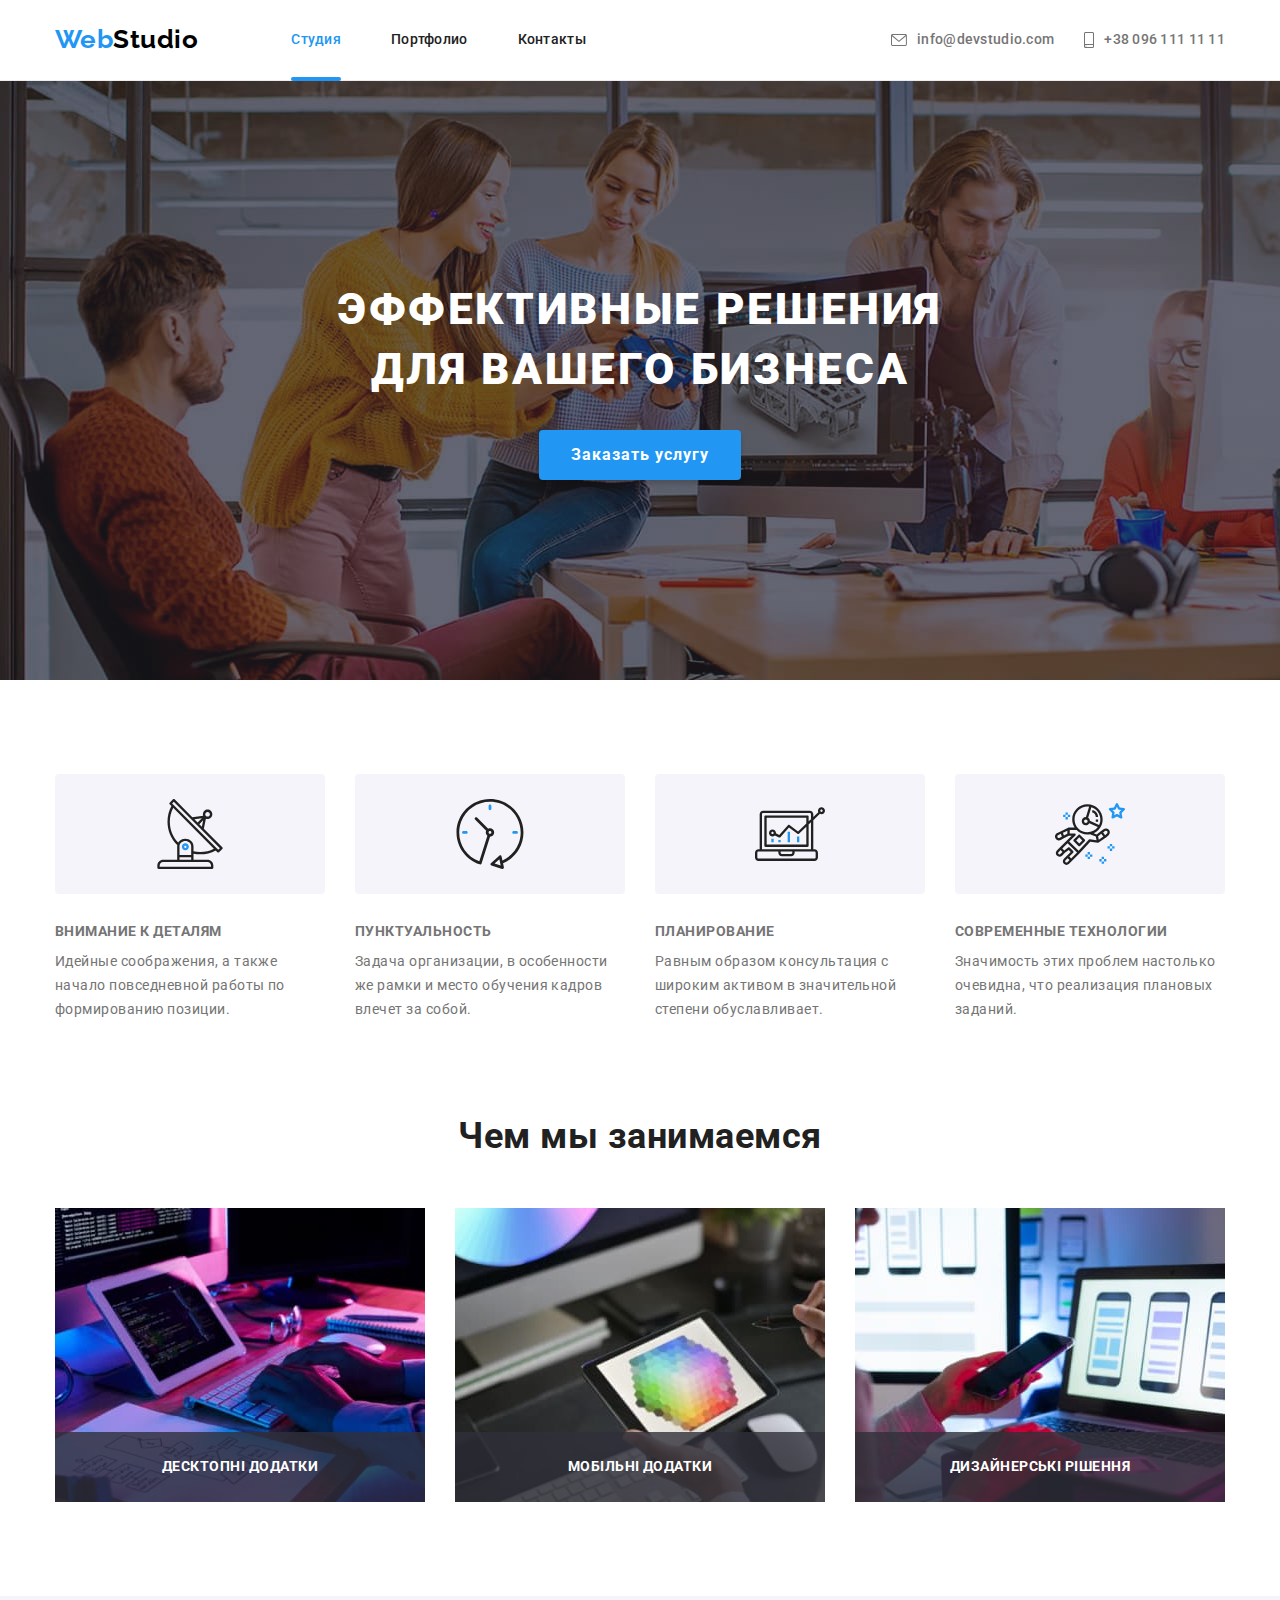
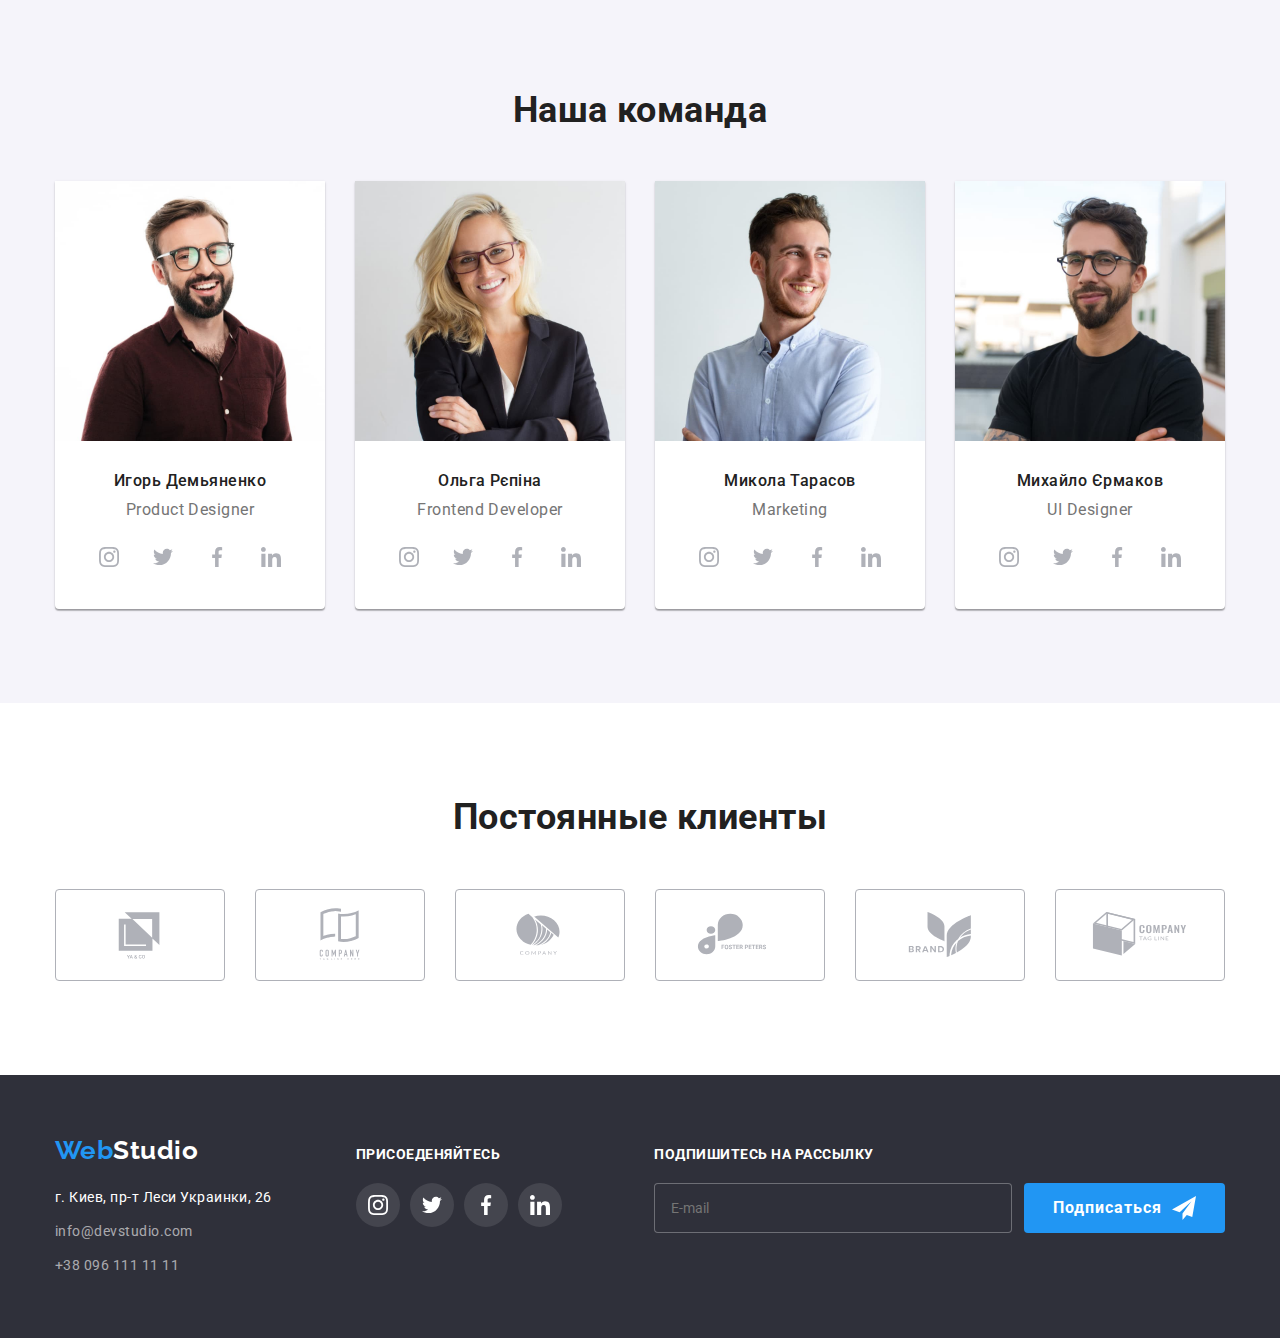
==== commit 5d611da3: "home work 07 pre final" ====
--- a/index.html
+++ b/index.html
@@ -509,74 +509,79 @@
 
     <div class="backdrop is-hidden" data-modal>
       <div class="modal">
-        <button class="modal-close" type="button" name="close" data-modal-close>
-          <svg class="modal.icon" width="18" height="18">
+        <button
+          class="modal__close"
+          type="button"
+          name="close"
+          data-modal-close
+        >
+          <svg class="modal__icon" width="18" height="18">
             <use href="./images/symbol-defs.svg#icon-x"></use>
           </svg>
         </button>
         <!-- Форма модалки -->
-        <p class="form-title">Оставьте свои данные, мы вам перезвоним</p>
-        <form class="form-container">
-          <ul class="data-list list">
-            <li class="data-item">
-              <label for="name" class="label-title">
+        <p class="form__title">Оставьте свои данные, мы вам перезвоним</p>
+        <form class="form__container">
+          <ul class="form__data-list list">
+            <li class="form__data-item">
+              <label for="name" class="form__label-title">
                 Имя
-                <span class="input-wrap">
+                <span class="form__input-wrap">
                   <input
-                    class="form-input"
+                    class="form__input"
                     type="text"
                     id="name"
                     name="name"
                     placeholder="Джон"
                     required
                   />
-                  <svg class="input-icon" width="18" height="18">
+                  <svg class="form__input-icon" width="18" height="18">
                     <use href="./images/symbol-defs.svg#icon-person"></use>
                   </svg>
                 </span>
               </label>
             </li>
-            <li class="data-item">
-              <label for="tel" class="label-title">
-                Телефон
-                <span class="input-wrap">
+            <li class="form__data-item">
+              <label for="tel" class="form__label-title"
+                >Телефон
+                <span class="form__input-wrap">
                   <input
-                    class="form-input"
+                    class="form__input"
                     type="tel"
                     id="tel"
                     name="tel"
-                    placeholder="+380671112233"
+                    placeholder="+380734444444"
                     required
-                    pattern="[\+]\d{12}"
                   />
-                  <svg class="input-icon" width="18" height="18">
+                  <svg class="form__input-icon" width="18" height="18">
                     <use href="./images/symbol-defs.svg#icon-phone"></use>
                   </svg>
                 </span>
               </label>
             </li>
-            <li class="data-item">
-              <label for="email" class="label-title">
+            <li class="form__data-item">
+              <label for="email" class="form__label-title">
                 Почта
-                <span class="input-wrap">
+                <span class="form__input-wrap">
                   <input
-                    class="form-input"
+                    class="form__input"
                     type="email"
                     id="email"
                     name="email"
-                    placeholder="xxx@mail.com"
+                    placeholder="ARt@gmail.com"
+                    required
                   />
-                  <svg class="input-icon" width="18" height="18">
+                  <svg class="form__input-icon" width="18" height="18">
                     <use href="./images/symbol-defs.svg#icon-email"></use>
                   </svg>
                 </span>
               </label>
             </li>
-            <li class="textarea-item">
-              <label class="label-title" for="text"
+            <li class="form__textarea-item">
+              <label class="form__label-title" for="text"
                 >Комментарий
                 <textarea
-                  class="textarea-input"
+                  class="form__textarea-input"
                   id="text"
                   name="text"
                   placeholder="Введите текст"
@@ -584,22 +589,23 @@
               </label>
             </li>
           </ul>
-          <div class="checkbox-container">
+          <div class="checkbox">
             <input
-              class="checkbox-input"
+              class="checkbox__input hidden"
               type="checkbox"
               id="checkbox"
               name="checkbox"
               value="yes"
               required
             />
-            <label class="check-label" for="checkbox">
-              <span class="check-quad">
-                <svg class="check-icon" width="16" height="15">
+            <label class="checkbox__check-label" for="checkbox">
+              <span class="checkbox__check-quad">
+                <svg class="checkbox__check-icon" width="16" height="15">
                   <use href="./images/symbol-defs.svg#icon-check"></use>
-                </svg> </span
-              >Соглашаюсь с рассылкой и принимаю
-              <a class="link-check" href="#">Условия договора</a>
+                </svg>
+              </span>
+              Соглашаюсь с рассылкой и принимаю
+              <a class="checkbox__link-check" href="#">Условия договора</a>
             </label>
           </div>
           <button class="submit-btm" type="submit">Отправить</button>
--- a/css/main.min.css
+++ b/css/main.min.css
@@ -1 +1 @@
-:root{--primary-text-color: #757575;--title-text-color: #212121;--accent-color: #2196f3;--main-title-color: #ffffff;--background-color: #ffffff;--logo-white-color: #ffffff;--logo-black-color: #000000;--button-text-color: #ffffff;--team-section-color: #f5f4fa;--address-text-color: #ffffff;--hero-background-color: #2f303a}.page{color:var(--primary-text-color);background-color:var(--background-color);font-family:Roboto,sans-serif;letter-spacing:.03em;margin:0;padding-top:80px;position:relative}.hidden{position:absolute;white-space:nowrap;width:1px;height:1px;overflow:hidden;border:0;padding:0;clip:rect(0 0 0 0);-webkit-clip-path:inset(50%);clip-path:inset(50%);margin:-1px}img{display:block;max-width:100%;height:auto}.flex{display:-webkit-box;display:-ms-flexbox;display:flex}p,h1,h2,h3,h4,h5,h6{display:block}a{text-decoration:none}ul{list-style:none;padding:0;margin:0}.hero .button{color:var(--button-text-color);background-color:var(--accent-color);font-weight:700;font-size:16px;font-family:inherit;line-height:1.88;letter-spacing:.06em;cursor:pointer;padding:10px 32px;border:0;border-radius:4px;-webkit-box-shadow:0px 4px 4px rgba(0,0,0,.15);box-shadow:0px 4px 4px rgba(0,0,0,.15);-webkit-transition-property:background-color,color,-webkit-transform;transition-property:background-color,color,-webkit-transform;transition-property:background-color,transform,color;transition-property:background-color,transform,color,-webkit-transform;-webkit-transition-duration:250ms;transition-duration:250ms;-webkit-transition-timing-function:cubic-bezier(0.4, 0, 0.2, 1);transition-timing-function:cubic-bezier(0.4, 0, 0.2, 1)}.hero .button:hover,.hero .button:focus{background-color:#188ce8;color:var(--button-text-color);-webkit-transform:scale(103%);transform:scale(103%);-webkit-box-shadow:0px 4px 4px rgba(0,0,0,.15);box-shadow:0px 4px 4px rgba(0,0,0,.15)}.filter-list .button{color:var(--title-text-color);background-color:var(--team-section-color);font-family:inherit;font-weight:500;font-size:16px;line-height:1.62;display:inline-block;cursor:pointer;border-radius:4px;border:0;padding:6px 22px;-webkit-transition-property:background-color,color,-webkit-box-shadow;transition-property:background-color,color,-webkit-box-shadow;transition-property:background-color,box-shadow,color;transition-property:background-color,box-shadow,color,-webkit-box-shadow;-webkit-transition-duration:250ms;transition-duration:250ms;-webkit-transition-timing-function:cubic-bezier(0.4, 0, 0.2, 1);transition-timing-function:cubic-bezier(0.4, 0, 0.2, 1)}.filter-list .button:hover,.filter-list .button:focus{color:var(--button-text-color);background-color:var(--accent-color);-webkit-box-shadow:0px 3px 1px rgba(0,0,0,.1),0px 1px 2px rgba(0,0,0,.08),0px 2px 2px rgba(0,0,0,.12);box-shadow:0px 3px 1px rgba(0,0,0,.1),0px 1px 2px rgba(0,0,0,.08),0px 2px 2px rgba(0,0,0,.12)}.button-first.button{color:var(--button-text-color);background-color:var(--accent-color)}.footer-submit-btn{display:-webkit-box;display:-ms-flexbox;display:flex;-webkit-box-align:center;-ms-flex-align:center;align-items:center;-webkit-box-pack:center;-ms-flex-pack:center;justify-content:center;color:var(--button-text-color);background-color:var(--accent-color);cursor:pointer;font-weight:700;font-size:16px;line-height:1.88;letter-spacing:.06em;padding:10px 29px;border:0;border-radius:4px;-webkit-transition-property:scale,background-color,color,-webkit-box-shadow,-webkit-transform;transition-property:scale,background-color,color,-webkit-box-shadow,-webkit-transform;transition-property:scale,background-color,box-shadow,transform,color;transition-property:scale,background-color,box-shadow,transform,color,-webkit-box-shadow,-webkit-transform;-webkit-transition-duration:250ms;transition-duration:250ms;-webkit-transition-timing-function:cubic-bezier(0.4, 0, 0.2, 1);transition-timing-function:cubic-bezier(0.4, 0, 0.2, 1)}.footer-submit-btn:hover,.footer-submit-btn:focus{color:var(--button-text-color);background-color:#188ce8;-webkit-transform:scale(101%);transform:scale(101%);-webkit-box-shadow:0px 4px 4px rgba(0,0,0,.15);box-shadow:0px 4px 4px rgba(0,0,0,.15)}.submit-btm{width:200px;margin:0 auto;padding:10px 55px;border:0;border-radius:4px;color:var(--main-title-color);background-color:var(--accent-color);-webkit-box-shadow:0px 4px 4px rgba(0,0,0,.15);box-shadow:0px 4px 4px rgba(0,0,0,.15);cursor:pointer;font-weight:700;font-size:16px;line-height:1.88;-webkit-transition:background-color,-webkit-transform;transition:background-color,-webkit-transform;transition:background-color,transform;transition:background-color,transform,-webkit-transform;-webkit-transition-duration:250ms;transition-duration:250ms;-webkit-transition-timing-function:cubic-bezier(0.4, 0, 0.2, 1);transition-timing-function:cubic-bezier(0.4, 0, 0.2, 1)}.submit-btm:hover,.submit-btm:focus{background-color:#188ce8;-webkit-transform:scale(102%);transform:scale(102%)}.container{width:1200px;padding:0 15px;margin:0 auto}.logo{display:block;color:var(--accent-color);font-family:"Raleway";font-weight:700;font-size:26px;line-height:1.19}.title{color:var(--title-text-color);font-weight:700;font-size:36px;line-height:1.16;text-align:center;margin-bottom:50px;margin-top:0}.title{color:var(--title-text-color)}.header{position:fixed;top:0;width:100%;background-color:var(--background-color);border-bottom:1px solid #ececec;z-index:1}.nav{display:-webkit-box;display:-ms-flexbox;display:flex;margin-right:auto}.nav__logo{margin-right:93px;padding:24px 0}.nav__logo-second-word{color:var(--logo-black-color)}.nav__list{display:-webkit-box;display:-ms-flexbox;display:flex}.nav__current{color:var(--accent-color)}.nav__current__current::after{content:"";width:100%;height:4px;border-radius:2px;background-color:var(--accent-color);position:absolute;bottom:-1px;left:0}.nav__link{color:var(--title-text-color);font-weight:500;font-size:14px;line-height:1.14;letter-spacing:.02em;display:block;padding:32px 0;-webkit-transition:color 250ms cubic-bezier(0.4, 0, 0.2, 1);transition:color 250ms cubic-bezier(0.4, 0, 0.2, 1)}.nav__link:hover,.nav__link:focus{color:var(--accent-color)}.nav__item:not(:last-child){margin-right:50px}.contact__list{display:-webkit-box;display:-ms-flexbox;display:flex}.contact__item:not(:last-child){margin-right:30px}.contact__link{display:-webkit-box;display:-ms-flexbox;display:flex;-webkit-box-align:center;-ms-flex-align:center;align-items:center;color:var(--primary-text-color);font-weight:500;font-size:14px;line-height:1.14;letter-spacing:.02em;padding:32px 0;-webkit-transition:color 250ms cubic-bezier(0.4, 0, 0.2, 1);transition:color 250ms cubic-bezier(0.4, 0, 0.2, 1)}.contact__link:hover,.contact__link:focus{color:var(--accent-color)}.contact__icon{margin-right:10px;fill:currentColor}.contact__text{display:block}.hero{background-color:#c4c4c4;background-image:-webkit-gradient(linear, left top, left bottom, from(rgba(47, 48, 58, 0.4)), to(rgba(47, 48, 58, 0.4))),url(../images/hero-background.jpg);background-image:linear-gradient(rgba(47, 48, 58, 0.4), rgba(47, 48, 58, 0.4)),url(../images/hero-background.jpg);background-repeat:no-repeat;background-size:cover;background-position:left top;margin-left:auto;margin-right:auto;max-width:1600px;height:600px;text-align:center;padding:200px 0}.hero__container{width:696px}.hero__title{color:var(--main-title-color);font-weight:900;font-size:44px;line-height:1.36;text-align:center;letter-spacing:.06em;text-transform:uppercase;margin-top:0;margin-bottom:30px;display:inline-block}.filter-list .button{color:var(--title-text-color);background-color:var(--team-section-color);font-family:inherit;font-weight:500;font-size:16px;line-height:1.62;display:inline-block;cursor:pointer;border-radius:4px;border:0;padding:6px 22px;-webkit-transition-property:background-color,color,-webkit-box-shadow;transition-property:background-color,color,-webkit-box-shadow;transition-property:background-color,box-shadow,color;transition-property:background-color,box-shadow,color,-webkit-box-shadow;-webkit-transition-duration:250ms;transition-duration:250ms;-webkit-transition-timing-function:cubic-bezier(0.4, 0, 0.2, 1);transition-timing-function:cubic-bezier(0.4, 0, 0.2, 1)}.filter-list .button:hover,.filter-list .button:focus{color:var(--button-text-color);background-color:var(--accent-color);-webkit-box-shadow:0px 3px 1px rgba(0,0,0,.1),0px 1px 2px rgba(0,0,0,.08),0px 2px 2px rgba(0,0,0,.12);box-shadow:0px 3px 1px rgba(0,0,0,.1),0px 1px 2px rgba(0,0,0,.08),0px 2px 2px rgba(0,0,0,.12)}.button-first.button{color:var(--button-text-color);background-color:var(--accent-color)}.filter-item:not(last-child){margin-right:8px}.filter-list{display:-webkit-box;display:-ms-flexbox;display:flex;-webkit-box-pack:center;-ms-flex-pack:center;justify-content:center;margin-bottom:50px}.gallery-section .list{display:-webkit-box;display:-ms-flexbox;display:flex;-ms-flex-wrap:wrap;flex-wrap:wrap}.gallery-item{width:370px;margin-top:30px;margin-right:30px}.gallery-item:nth-child(3n+3){margin-right:0}.gallery-item:nth-child(-n+3){margin-top:0}.gallery-card-link{display:block;color:inherit;-webkit-transition:-webkit-box-shadow 250ms cubic-bezier(0.4, 0, 0.2, 1);transition:-webkit-box-shadow 250ms cubic-bezier(0.4, 0, 0.2, 1);transition:box-shadow 250ms cubic-bezier(0.4, 0, 0.2, 1);transition:box-shadow 250ms cubic-bezier(0.4, 0, 0.2, 1), -webkit-box-shadow 250ms cubic-bezier(0.4, 0, 0.2, 1)}.gallery-card-link:hover,.gallery-card-link:focus{-webkit-box-shadow:0px 1px 1px rgba(0,0,0,.12),0px 4px 4px rgba(0,0,0,.06),1px 4px 6px rgba(0,0,0,.16);box-shadow:0px 1px 1px rgba(0,0,0,.12),0px 4px 4px rgba(0,0,0,.06),1px 4px 6px rgba(0,0,0,.16)}.gallery-card-link:hover .gallery-overlay,.gallery-card-link:focus .gallery-overlay{-webkit-transform:translateY(0);transform:translateY(0)}.gallery-box{position:relative;overflow:hidden}.gallery-overlay{position:absolute;-webkit-box-align:center;-ms-flex-align:center;align-items:center;-webkit-box-pack:center;-ms-flex-pack:center;justify-content:center;top:0;left:0;background:rgba(33,150,243,.9);width:100%;height:100%;display:-webkit-box;display:-ms-flexbox;display:flex;-webkit-transition-property:color,-webkit-transform,-webkit-box-shadow;transition-property:color,-webkit-transform,-webkit-box-shadow;transition-property:transform,box-shadow,color;transition-property:transform,box-shadow,color,-webkit-transform,-webkit-box-shadow;-webkit-transition-duration:250ms;transition-duration:250ms;-webkit-transition-timing-function:cubic-bezier(0.4, 0, 0.2, 1);transition-timing-function:cubic-bezier(0.4, 0, 0.2, 1);-webkit-transform:translateY(101%);transform:translateY(101%)}.gallery-overlay p{height:100%;color:var(--main-title-color);font-size:18px;line-height:1.56;width:322px;height:168px;margin:0}.list-project{background-color:#fff;padding:20px 24px;border:1px solid #eee;border-top:0;position:relative}.project-title{color:var(--title-text-color);font-weight:700;font-size:18px;line-height:2;letter-spacing:.06em;margin-bottom:4px}.gallery-section .title-section{display:none}.work-type{font-size:16px;line-height:1.88;display:block;margin:0}.feauture__list{display:-webkit-box;display:-ms-flexbox;display:flex}.feauture__item:not(:last-child){margin-right:30px}.feauture__svg-container{display:-webkit-box;display:-ms-flexbox;display:flex;-webkit-box-pack:center;-ms-flex-pack:center;justify-content:center;-webkit-box-align:center;-ms-flex-align:center;align-items:center;background:#f5f4fa;border-radius:4px;width:270px;height:120px;margin-bottom:30px}.feauture__title{font-weight:700;font-size:14px;line-height:1.14;text-transform:uppercase;margin:0 0 10px 0}.feauture__paragraph{width:270px;font-size:14px;line-height:1.71;display:inline-block;margin:0}.work{padding-top:0}.work__list{display:-webkit-box;display:-ms-flexbox;display:flex}.work__item:not(:last-child){margin-right:30px}.work__item{position:relative}.work__label{display:-webkit-box;display:-ms-flexbox;display:flex;-webkit-box-pack:center;-ms-flex-pack:center;justify-content:center;-webkit-box-align:center;-ms-flex-align:center;align-items:center;position:absolute;width:370px;height:70px;background-color:rgba(47,48,58,.8);bottom:0}.work__text{color:var(--main-title-color);font-weight:700;font-size:14px;line-height:1.14;text-transform:uppercase;margin:0}.section{padding:94px 0}.team{background-color:var(--team-section-color)}.team__list{display:-webkit-box;display:-ms-flexbox;display:flex;-webkit-box-align:start;-ms-flex-align:start;align-items:flex-start}.team__item{background-color:var(--background-color);-webkit-box-shadow:0px 1px 3px rgba(0,0,0,.12),0px 1px 1px rgba(0,0,0,.14),0px 2px 1px rgba(0,0,0,.2);box-shadow:0px 1px 3px rgba(0,0,0,.12),0px 1px 1px rgba(0,0,0,.14),0px 2px 1px rgba(0,0,0,.2);border-radius:0px 0px 4px 4px}.team__item:not(:last-child){margin-right:30px}.team__data{padding:30px 32px;text-align:center}.team__name{display:block;margin-top:0;margin-bottom:10px;font-weight:500;font-size:16px;line-height:1.19}.team__profession{line-height:1.19;margin:0 0 16px 0}.social__list{display:-webkit-box;display:-ms-flexbox;display:flex;width:206px;height:44px;margin:0;padding:0}.social__item:not(:last-child){margin-right:10px}.social__link{color:#afb1b8;background-color:var(--background-color);display:-webkit-box;display:-ms-flexbox;display:flex;-webkit-box-pack:center;-ms-flex-pack:center;justify-content:center;-webkit-box-align:center;-ms-flex-align:center;align-items:center;width:44px;height:44px;border-radius:50%;cursor:pointer;-webkit-transition-property:color,background-color;transition-property:color,background-color;-webkit-transition-duration:250ms;transition-duration:250ms;-webkit-transition-timing-function:cubic-bezier(0.4, 0, 0.2, 1);transition-timing-function:cubic-bezier(0.4, 0, 0.2, 1)}.social__link:hover,.social__link:focus{color:var(--button-text-color);background-color:var(--accent-color)}.social__icon{fill:currentColor}.client__list{display:-webkit-box;display:-ms-flexbox;display:flex}.client__item:not(:last-child){margin-right:30px}.client__link{width:170px;height:92px;display:-webkit-box;display:-ms-flexbox;display:flex;-webkit-box-pack:center;-ms-flex-pack:center;justify-content:center;-webkit-box-align:center;-ms-flex-align:center;align-items:center;color:#afb1b8;border:1px solid #afb1b8;border-radius:4px;-webkit-transition-property:color,border,-webkit-transform;transition-property:color,border,-webkit-transform;transition-property:transform,color,border;transition-property:transform,color,border,-webkit-transform;-webkit-transition-duration:250ms;transition-duration:250ms;-webkit-transition-timing-function:cubic-bezier(0.4, 0, 0.2, 1);transition-timing-function:cubic-bezier(0.4, 0, 0.2, 1)}.client__link:hover,.client__link:focus{color:var(--accent-color);border:1px solid var(--accent-color);-webkit-transform:scale(103%);transform:scale(103%)}.client__icon{fill:currentColor}.footer{background-color:var(--hero-background-color);font-size:14px;line-height:1.71;padding:60px 0}.footer__container{display:-webkit-box;display:-ms-flexbox;display:flex;-webkit-box-align:baseline;-ms-flex-align:baseline;align-items:baseline}.footer__address-container{width:231px;margin-right:70px}.footer__logo-second-word{color:var(--logo-white-color)}.footer__logo{margin-bottom:20px}.footer__address{font-style:normal}.footer__contacts{color:rgba(255,255,255,.6);font-size:14px;line-height:24px;-webkit-transition:color 250ms cubic-bezier(0.4, 0, 0.2, 1);transition:color 250ms cubic-bezier(0.4, 0, 0.2, 1)}.footer__contacts:hover,.footer__contacts:focus{color:var(--accent-color)}.footer__location-text{color:var(--address-text-color);-webkit-transition:color 250ms cubic-bezier(0.4, 0, 0.2, 1);transition:color 250ms cubic-bezier(0.4, 0, 0.2, 1)}.footer__location-text:hover,.footer__location-text:focus{color:var(--accent-color)}.footer__address-item:not(:last-child){margin-bottom:9px}.footer__social{width:206px;height:80px;margin-right:auto}.footer__social-title{color:var(--logo-white-color);font-weight:700;font-size:14px;line-height:1.14;text-transform:uppercase;margin-bottom:20px;margin-top:0}.footer__social-list{display:-webkit-box;display:-ms-flexbox;display:flex;width:206px;height:44px;margin:0;padding:0}.footer__social-item:not(:last-child){margin-right:10px}.footer__social-link{color:var(--button-text-color);background:rgba(255,255,255,.1);display:-webkit-box;display:-ms-flexbox;display:flex;-webkit-box-pack:center;-ms-flex-pack:center;justify-content:center;-webkit-box-align:center;-ms-flex-align:center;align-items:center;width:44px;height:44px;border-radius:50%;cursor:pointer;-webkit-transition:background-color 250ms cubic-bezier(0.4, 0, 0.2, 1);transition:background-color 250ms cubic-bezier(0.4, 0, 0.2, 1)}.footer__social-link:hover,.footer__social-link:focus{background-color:var(--accent-color)}.footer__social-icon{fill:currentColor}.footer__form-container{margin-left:auto}.footer__connect-textarea{color:var(--logo-white-color);font-weight:700;font-size:14px;line-height:1.14;text-transform:uppercase;margin-bottom:20px;margin-top:0}.footer__in-btn-cont{display:-webkit-box;display:-ms-flexbox;display:flex}.footer__input{width:358px;height:50px;padding:0 16px;margin-right:12px;background:#2f303a;color:var(--button-text-color);outline:none;border:1px solid rgba(255,255,255,.3);border-radius:4px;-webkit-transition:border 250ms cubic-bezier(0.4, 0, 0.2, 1);transition:border 250ms cubic-bezier(0.4, 0, 0.2, 1)}.footer__input:focus{border:1px solid var(--accent-color)}.footer__submit-btn{display:-webkit-box;display:-ms-flexbox;display:flex;-webkit-box-align:center;-ms-flex-align:center;align-items:center;-webkit-box-pack:center;-ms-flex-pack:center;justify-content:center;color:var(--button-text-color);background-color:var(--accent-color);cursor:pointer;font-weight:700;font-size:16px;line-height:1.88;letter-spacing:.06em;padding:10px 29px;border:0;border-radius:4px;-webkit-transition-property:scale,background-color,color,-webkit-box-shadow,-webkit-transform;transition-property:scale,background-color,color,-webkit-box-shadow,-webkit-transform;transition-property:scale,background-color,box-shadow,transform,color;transition-property:scale,background-color,box-shadow,transform,color,-webkit-box-shadow,-webkit-transform;-webkit-transition-duration:250ms;transition-duration:250ms;-webkit-transition-timing-function:cubic-bezier(0.4, 0, 0.2, 1);transition-timing-function:cubic-bezier(0.4, 0, 0.2, 1)}.footer__submit-btn:hover,.footer__submit-btn:focus{color:var(--button-text-color);background-color:#188ce8;-webkit-transform:scale(101%);transform:scale(101%);-webkit-box-shadow:0px 4px 4px rgba(0,0,0,.15);box-shadow:0px 4px 4px rgba(0,0,0,.15)}.footer__icon-send{margin-left:10px}.backdrop{position:fixed;top:0;left:0;width:100%;height:100%;background-color:rgba(0,0,0,.2);-webkit-transition-property:opacity,visibility,scale,background-color,color,border-color,border,fill,-webkit-transform,-webkit-box-shadow;transition-property:opacity,visibility,scale,background-color,color,border-color,border,fill,-webkit-transform,-webkit-box-shadow;transition-property:opacity,visibility,scale,background-color,transform,box-shadow,color,border-color,border,fill;transition-property:opacity,visibility,scale,background-color,transform,box-shadow,color,border-color,border,fill,-webkit-transform,-webkit-box-shadow;-webkit-transition-duration:250ms;transition-duration:250ms;-webkit-transition-timing-function:cubic-bezier(0.4, 0, 0.2, 1);transition-timing-function:cubic-bezier(0.4, 0, 0.2, 1);z-index:1}.backdrop.is-hidden{visibility:0;opacity:0;pointer-events:none}.backdrop.is-hidden .modal{-webkit-transform:translate(-50%, -50%) scale(0);transform:translate(-50%, -50%) scale(0)}.modal{position:absolute;width:528px;height:581px;background-color:var(--button-text-color);top:50%;left:50%;-webkit-transform:translate(-50%, -50%) scale(1);transform:translate(-50%, -50%) scale(1);-webkit-transition-property:background-color,color,border-color,-webkit-transform;transition-property:background-color,color,border-color,-webkit-transform;transition-property:background-color,transform,color,border-color;transition-property:background-color,transform,color,border-color,-webkit-transform;-webkit-transition-duration:250ms;transition-duration:250ms;-webkit-transition-timing-function:cubic-bezier(0.4, 0, 0.2, 1);transition-timing-function:cubic-bezier(0.4, 0, 0.2, 1);padding:40px;border-radius:4px}.modal-close{display:-webkit-box;display:-ms-flexbox;display:flex;-webkit-box-pack:center;-ms-flex-pack:center;justify-content:center;-webkit-box-align:center;-ms-flex-align:center;align-items:center;position:absolute;width:30px;height:30px;top:8px;right:8px;border:1px solid rgba(0,0,0,.1);border-radius:50%;background-color:rgba(0,0,0,0);cursor:pointer;-webkit-transition:fill,250ms cubic-bezier(0.4, 0, 0.2, 1);transition:fill,250ms cubic-bezier(0.4, 0, 0.2, 1)}.modal-icon{position:absolute;width:18px;height:18px;left:1032px;top:235px;fill:currentColor}.modal-close:hover,.modal-close:focus{fill:var(--accent-color)}.form-title{font-weight:700;font-size:20px;line-height:1.15;text-align:center;color:var(--title-text-color);margin:0 0 12px 0}.form-container{display:-webkit-box;display:-ms-flexbox;display:flex;-webkit-box-orient:vertical;-webkit-box-direction:normal;-ms-flex-direction:column;flex-direction:column}.data-list{margin-bottom:20px}.data-item{margin-bottom:10px;width:100%}.label-title{display:block;font-size:12px;line-height:1.17;letter-spacing:.01em}.input-wrap{display:block;position:relative;margin-top:4px}.form-input{width:100%;height:40px;font-size:12px;border:none;border:1px solid rgba(33,33,33,.2);border-radius:4px;padding:0 12px 0 42px;color:var(--title-text-color);font-weight:600;-webkit-transition:border-color 250ms cubic-bezier(0.4, 0, 0.2, 1);transition:border-color 250ms cubic-bezier(0.4, 0, 0.2, 1)}.form-input::-webkit-input-placeholder{font-size:12px;line-height:1.17;letter-spacing:.01em;color:rgba(33,33,33,.2)}.form-input::-moz-placeholder{font-size:12px;line-height:1.17;letter-spacing:.01em;color:rgba(33,33,33,.2)}.form-input:-ms-input-placeholder{font-size:12px;line-height:1.17;letter-spacing:.01em;color:rgba(33,33,33,.2)}.form-input::-ms-input-placeholder{font-size:12px;line-height:1.17;letter-spacing:.01em;color:rgba(33,33,33,.2)}.form-input::placeholder{font-size:12px;line-height:1.17;letter-spacing:.01em;color:rgba(33,33,33,.2)}.form-input:focus{border-color:var(--accent-color);outline:none}.input-icon{position:absolute;top:50%;left:12px;-webkit-transform:translateY(-50%);transform:translateY(-50%);-webkit-transition:fill 250ms cubic-bezier(0.4, 0, 0.2, 1);transition:fill 250ms cubic-bezier(0.4, 0, 0.2, 1)}.form-input:focus+.input-icon{fill:var(--accent-color)}.form-input:not(:focus):not(:-moz-placeholder-shown):valid{background-color:rgba(68,180,43,.1)}.form-input:not(:focus):not(:-ms-input-placeholder):valid{background-color:rgba(68,180,43,.1)}.form-input:not(:focus):not(:placeholder-shown):valid{background-color:rgba(68,180,43,.1)}.form-input:not(:focus):not(:-moz-placeholder-shown):invalid{background-color:rgba(159,33,45,.1)}.form-input:not(:focus):not(:-ms-input-placeholder):invalid{background-color:rgba(159,33,45,.1)}.form-input:not(:focus):not(:placeholder-shown):invalid{background-color:rgba(159,33,45,.1)}.textarea-input{display:block;margin-top:4px;width:100%;height:120px;padding:12px 16px;font-size:12px;border:1px solid rgba(33,33,33,.2);border-radius:4px;color:var(--title-text-color);-webkit-transition:border-color 250ms cubic-bezier(0.4, 0, 0.2, 1);transition:border-color 250ms cubic-bezier(0.4, 0, 0.2, 1);resize:none}.textarea-input::-webkit-input-placeholder{font-size:12px;line-height:1.17px;letter-spacing:.01em;color:rgba(117,117,117,.5)}.textarea-input::-moz-placeholder{font-size:12px;line-height:1.17px;letter-spacing:.01em;color:rgba(117,117,117,.5)}.textarea-input:-ms-input-placeholder{font-size:12px;line-height:1.17px;letter-spacing:.01em;color:rgba(117,117,117,.5)}.textarea-input::-ms-input-placeholder{font-size:12px;line-height:1.17px;letter-spacing:.01em;color:rgba(117,117,117,.5)}.textarea-input::placeholder{font-size:12px;line-height:1.17px;letter-spacing:.01em;color:rgba(117,117,117,.5)}.textarea-input:focus{border-color:var(--accent-color);outline:none}.checkbox-container{display:-webkit-box;display:-ms-flexbox;display:flex;-webkit-box-pack:center;-ms-flex-pack:center;justify-content:center;margin-bottom:30px}.checkbox-input{position:absolute;white-space:nowrap;width:1px;height:1px;overflow:hidden;border:0;padding:0;clip:rect(0 0 0 0);-webkit-clip-path:inset(50%);clip-path:inset(50%);margin:-1px}.check-label{display:-webkit-box;display:-ms-flexbox;display:flex;-webkit-box-align:center;-ms-flex-align:center;align-items:center;font-size:14px;line-height:1.71;letter-spacing:.03em}.check-quad{display:-webkit-box;display:-ms-flexbox;display:flex;-webkit-box-pack:center;-ms-flex-pack:center;justify-content:center;-webkit-box-align:center;-ms-flex-align:center;align-items:center;width:16px;height:15px;border:2px solid var(--title-text-color);border-radius:2px;margin-right:7px;-webkit-transition-property:background-color,border-color;transition-property:background-color,border-color;-webkit-transition-duration:250ms;transition-duration:250ms;-webkit-transition-timing-function:cubic-bezier(0.4, 0, 0.2, 1);transition-timing-function:cubic-bezier(0.4, 0, 0.2, 1)}.check-icon{fill:var(--background-color)}.link-check{margin-left:4px;color:var(--accent-color);text-decoration:underline}.checkbox-input:checked+.check-label .check-quad{background-color:var(--accent-color);border-color:rgba(0,0,0,0)}.checkbox-input:focus+.check-label .check-quad{border-color:var(--accent-color)}/*# sourceMappingURL=main.min.css.map */+:root{--primary-text-color: #757575;--title-text-color: #212121;--accent-color: #2196f3;--main-title-color: #ffffff;--background-color: #ffffff;--logo-white-color: #ffffff;--logo-black-color: #000000;--button-text-color: #ffffff;--team-section-color: #f5f4fa;--address-text-color: #ffffff;--hero-background-color: #2f303a}.hidden{position:absolute;white-space:nowrap;width:1px;height:1px;overflow:hidden;border:0;padding:0;clip:rect(0 0 0 0);-webkit-clip-path:inset(50%);clip-path:inset(50%);margin:-1px}img{display:block;max-width:100%;height:auto}.flex{display:-webkit-box;display:-ms-flexbox;display:flex}p,h1,h2,h3,h4,h5,h6{display:block}a{text-decoration:none}ul{list-style:none;padding:0;margin:0}.hero .button{color:var(--button-text-color);background-color:var(--accent-color);font-weight:700;font-size:16px;font-family:inherit;line-height:1.88;letter-spacing:.06em;cursor:pointer;padding:10px 32px;border:0;border-radius:4px;-webkit-box-shadow:0px 4px 4px rgba(0,0,0,.15);box-shadow:0px 4px 4px rgba(0,0,0,.15);-webkit-transition-property:background-color,color,-webkit-transform;transition-property:background-color,color,-webkit-transform;transition-property:background-color,transform,color;transition-property:background-color,transform,color,-webkit-transform;-webkit-transition-duration:250ms;transition-duration:250ms;-webkit-transition-timing-function:cubic-bezier(0.4, 0, 0.2, 1);transition-timing-function:cubic-bezier(0.4, 0, 0.2, 1)}.hero .button:hover,.hero .button:focus{background-color:#188ce8;color:var(--button-text-color);-webkit-transform:scale(103%);transform:scale(103%);-webkit-box-shadow:0px 4px 4px rgba(0,0,0,.15);box-shadow:0px 4px 4px rgba(0,0,0,.15)}.filter-list .button{color:var(--title-text-color);background-color:var(--team-section-color);font-family:inherit;font-weight:500;font-size:16px;line-height:1.62;display:inline-block;cursor:pointer;border-radius:4px;border:0;padding:6px 22px;-webkit-transition-property:background-color,color,-webkit-box-shadow;transition-property:background-color,color,-webkit-box-shadow;transition-property:background-color,box-shadow,color;transition-property:background-color,box-shadow,color,-webkit-box-shadow;-webkit-transition-duration:250ms;transition-duration:250ms;-webkit-transition-timing-function:cubic-bezier(0.4, 0, 0.2, 1);transition-timing-function:cubic-bezier(0.4, 0, 0.2, 1)}.filter-list .button:hover,.filter-list .button:focus{color:var(--button-text-color);background-color:var(--accent-color);-webkit-box-shadow:0px 3px 1px rgba(0,0,0,.1),0px 1px 2px rgba(0,0,0,.08),0px 2px 2px rgba(0,0,0,.12);box-shadow:0px 3px 1px rgba(0,0,0,.1),0px 1px 2px rgba(0,0,0,.08),0px 2px 2px rgba(0,0,0,.12)}.button-first.button{color:var(--button-text-color);background-color:var(--accent-color)}.footer-submit-btn{display:-webkit-box;display:-ms-flexbox;display:flex;-webkit-box-align:center;-ms-flex-align:center;align-items:center;-webkit-box-pack:center;-ms-flex-pack:center;justify-content:center;color:var(--button-text-color);background-color:var(--accent-color);cursor:pointer;font-weight:700;font-size:16px;line-height:1.88;letter-spacing:.06em;padding:10px 29px;border:0;border-radius:4px;-webkit-transition-property:scale,background-color,color,-webkit-box-shadow,-webkit-transform;transition-property:scale,background-color,color,-webkit-box-shadow,-webkit-transform;transition-property:scale,background-color,box-shadow,transform,color;transition-property:scale,background-color,box-shadow,transform,color,-webkit-box-shadow,-webkit-transform;-webkit-transition-duration:250ms;transition-duration:250ms;-webkit-transition-timing-function:cubic-bezier(0.4, 0, 0.2, 1);transition-timing-function:cubic-bezier(0.4, 0, 0.2, 1)}.footer-submit-btn:hover,.footer-submit-btn:focus{color:var(--button-text-color);background-color:#188ce8;-webkit-transform:scale(101%);transform:scale(101%);-webkit-box-shadow:0px 4px 4px rgba(0,0,0,.15);box-shadow:0px 4px 4px rgba(0,0,0,.15)}.submit-btm{width:200px;margin:0 auto;padding:10px 55px;border:0;border-radius:4px;color:var(--main-title-color);background-color:var(--accent-color);-webkit-box-shadow:0px 4px 4px rgba(0,0,0,.15);box-shadow:0px 4px 4px rgba(0,0,0,.15);cursor:pointer;font-weight:700;font-size:16px;line-height:1.88;-webkit-transition:background-color,-webkit-transform;transition:background-color,-webkit-transform;transition:background-color,transform;transition:background-color,transform,-webkit-transform;-webkit-transition-duration:250ms;transition-duration:250ms;-webkit-transition-timing-function:cubic-bezier(0.4, 0, 0.2, 1);transition-timing-function:cubic-bezier(0.4, 0, 0.2, 1)}.submit-btm:hover,.submit-btm:focus{background-color:#188ce8;-webkit-transform:scale(102%);transform:scale(102%)}.container{width:1200px;padding:0 15px;margin:0 auto}.logo{display:block;color:var(--accent-color);font-family:"Raleway";font-weight:700;font-size:26px;line-height:1.19}.title{color:var(--title-text-color);font-weight:700;font-size:36px;line-height:1.16;text-align:center;margin-bottom:50px;margin-top:0}.section{padding:94px 0}.page{color:var(--primary-text-color);background-color:var(--background-color);font-family:Roboto,sans-serif;letter-spacing:.03em;margin:0;padding-top:80px;position:relative}.header{position:fixed;top:0;width:100%;background-color:var(--background-color);border-bottom:1px solid #ececec;z-index:1}.nav{display:-webkit-box;display:-ms-flexbox;display:flex;margin-right:auto}.nav__logo{margin-right:93px;padding:24px 0}.nav__logo-second-word{color:var(--logo-black-color)}.nav__list{display:-webkit-box;display:-ms-flexbox;display:flex}.nav__link{color:var(--title-text-color);font-weight:500;font-size:14px;line-height:1.14;letter-spacing:.02em;display:block;padding:32px 0;-webkit-transition:color 250ms cubic-bezier(0.4, 0, 0.2, 1);transition:color 250ms cubic-bezier(0.4, 0, 0.2, 1)}.nav__link:hover,.nav__link:focus{color:var(--accent-color)}.nav__current{position:relative;color:var(--accent-color)}.nav__current::after{content:"";width:100%;height:4px;border-radius:2px;background-color:var(--accent-color);position:absolute;bottom:-1px;left:0}.nav__item:not(:last-child){margin-right:50px}.contact__list{display:-webkit-box;display:-ms-flexbox;display:flex}.contact__item:not(:last-child){margin-right:30px}.contact__link{display:-webkit-box;display:-ms-flexbox;display:flex;-webkit-box-align:center;-ms-flex-align:center;align-items:center;color:var(--primary-text-color);font-weight:500;font-size:14px;line-height:1.14;letter-spacing:.02em;padding:32px 0;-webkit-transition:color 250ms cubic-bezier(0.4, 0, 0.2, 1);transition:color 250ms cubic-bezier(0.4, 0, 0.2, 1)}.contact__link:hover,.contact__link:focus{color:var(--accent-color)}.contact__icon{margin-right:10px;fill:currentColor}.contact__text{display:block}.hero{background-color:#c4c4c4;background-image:-webkit-gradient(linear, left top, left bottom, from(rgba(47, 48, 58, 0.4)), to(rgba(47, 48, 58, 0.4))),url(../images/hero-background.jpg);background-image:linear-gradient(rgba(47, 48, 58, 0.4), rgba(47, 48, 58, 0.4)),url(../images/hero-background.jpg);background-repeat:no-repeat;background-size:cover;background-position:left top;margin-left:auto;margin-right:auto;max-width:1600px;height:600px;text-align:center;padding:200px 0}.hero__container{width:696px}.hero__title{color:var(--main-title-color);font-weight:900;font-size:44px;line-height:1.36;text-align:center;letter-spacing:.06em;text-transform:uppercase;margin-top:0;margin-bottom:30px;display:inline-block}.feauture__list{display:-webkit-box;display:-ms-flexbox;display:flex}.feauture__item:not(:last-child){margin-right:30px}.feauture__svg-container{display:-webkit-box;display:-ms-flexbox;display:flex;-webkit-box-pack:center;-ms-flex-pack:center;justify-content:center;-webkit-box-align:center;-ms-flex-align:center;align-items:center;background:#f5f4fa;border-radius:4px;width:270px;height:120px;margin-bottom:30px}.feauture__title{font-weight:700;font-size:14px;line-height:1.14;text-transform:uppercase;margin:0 0 10px 0}.feauture__paragraph{width:270px;font-size:14px;line-height:1.71;display:inline-block;margin:0}.work{padding-top:0}.work__list{display:-webkit-box;display:-ms-flexbox;display:flex}.work__item:not(:last-child){margin-right:30px}.work__item{position:relative}.work__label{display:-webkit-box;display:-ms-flexbox;display:flex;-webkit-box-pack:center;-ms-flex-pack:center;justify-content:center;-webkit-box-align:center;-ms-flex-align:center;align-items:center;position:absolute;width:370px;height:70px;background-color:rgba(47,48,58,.8);bottom:0}.work__text{color:var(--main-title-color);font-weight:700;font-size:14px;line-height:1.14;text-transform:uppercase;margin:0}.team{background-color:var(--team-section-color)}.team__list{display:-webkit-box;display:-ms-flexbox;display:flex;-webkit-box-align:start;-ms-flex-align:start;align-items:flex-start}.team__item{background-color:var(--background-color);-webkit-box-shadow:0px 1px 3px rgba(0,0,0,.12),0px 1px 1px rgba(0,0,0,.14),0px 2px 1px rgba(0,0,0,.2);box-shadow:0px 1px 3px rgba(0,0,0,.12),0px 1px 1px rgba(0,0,0,.14),0px 2px 1px rgba(0,0,0,.2);border-radius:0px 0px 4px 4px}.team__item:not(:last-child){margin-right:30px}.team__data{padding:30px 32px;text-align:center}.team__name{display:block;margin-top:0;margin-bottom:10px;font-weight:500;font-size:16px;line-height:1.19}.team__profession{line-height:1.19;margin:0 0 16px 0}.social__list{display:-webkit-box;display:-ms-flexbox;display:flex;width:206px;height:44px;margin:0;padding:0}.social__item:not(:last-child){margin-right:10px}.social__link{color:#afb1b8;background-color:var(--background-color);display:-webkit-box;display:-ms-flexbox;display:flex;-webkit-box-pack:center;-ms-flex-pack:center;justify-content:center;-webkit-box-align:center;-ms-flex-align:center;align-items:center;width:44px;height:44px;border-radius:50%;cursor:pointer;-webkit-transition-property:color,background-color;transition-property:color,background-color;-webkit-transition-duration:250ms;transition-duration:250ms;-webkit-transition-timing-function:cubic-bezier(0.4, 0, 0.2, 1);transition-timing-function:cubic-bezier(0.4, 0, 0.2, 1)}.social__link:hover,.social__link:focus{color:var(--button-text-color);background-color:var(--accent-color)}.social__icon{fill:currentColor}.client__list{display:-webkit-box;display:-ms-flexbox;display:flex}.client__item:not(:last-child){margin-right:30px}.client__link{width:170px;height:92px;display:-webkit-box;display:-ms-flexbox;display:flex;-webkit-box-pack:center;-ms-flex-pack:center;justify-content:center;-webkit-box-align:center;-ms-flex-align:center;align-items:center;color:#afb1b8;border:1px solid #afb1b8;border-radius:4px;-webkit-transition-property:color,border,-webkit-transform;transition-property:color,border,-webkit-transform;transition-property:transform,color,border;transition-property:transform,color,border,-webkit-transform;-webkit-transition-duration:250ms;transition-duration:250ms;-webkit-transition-timing-function:cubic-bezier(0.4, 0, 0.2, 1);transition-timing-function:cubic-bezier(0.4, 0, 0.2, 1)}.client__link:hover,.client__link:focus{color:var(--accent-color);border:1px solid var(--accent-color);-webkit-transform:scale(103%);transform:scale(103%)}.client__icon{fill:currentColor}.footer{background-color:var(--hero-background-color);font-size:14px;line-height:1.71;padding:60px 0}.footer__container{display:-webkit-box;display:-ms-flexbox;display:flex;-webkit-box-align:baseline;-ms-flex-align:baseline;align-items:baseline}.footer__address-container{width:231px;margin-right:70px}.footer__logo-second-word{color:var(--logo-white-color)}.footer__logo{margin-bottom:20px}.footer__address{font-style:normal}.footer__contacts{color:rgba(255,255,255,.6);font-size:14px;line-height:24px;-webkit-transition:color 250ms cubic-bezier(0.4, 0, 0.2, 1);transition:color 250ms cubic-bezier(0.4, 0, 0.2, 1)}.footer__contacts:hover,.footer__contacts:focus{color:var(--accent-color)}.footer__location-text{color:var(--address-text-color);-webkit-transition:color 250ms cubic-bezier(0.4, 0, 0.2, 1);transition:color 250ms cubic-bezier(0.4, 0, 0.2, 1)}.footer__location-text:hover,.footer__location-text:focus{color:var(--accent-color)}.footer__address-item:not(:last-child){margin-bottom:9px}.footer__social{width:206px;height:80px;margin-right:auto}.footer__social-title{color:var(--logo-white-color);font-weight:700;font-size:14px;line-height:1.14;text-transform:uppercase;margin-bottom:20px;margin-top:0}.footer__social-list{display:-webkit-box;display:-ms-flexbox;display:flex;width:206px;height:44px;margin:0;padding:0}.footer__social-item:not(:last-child){margin-right:10px}.footer__social-link{color:var(--button-text-color);background:rgba(255,255,255,.1);display:-webkit-box;display:-ms-flexbox;display:flex;-webkit-box-pack:center;-ms-flex-pack:center;justify-content:center;-webkit-box-align:center;-ms-flex-align:center;align-items:center;width:44px;height:44px;border-radius:50%;cursor:pointer;-webkit-transition:background-color 250ms cubic-bezier(0.4, 0, 0.2, 1);transition:background-color 250ms cubic-bezier(0.4, 0, 0.2, 1)}.footer__social-link:hover,.footer__social-link:focus{background-color:var(--accent-color)}.footer__social-icon{fill:currentColor}.footer__form-container{margin-left:auto}.footer__connect-textarea{color:var(--logo-white-color);font-weight:700;font-size:14px;line-height:1.14;text-transform:uppercase;margin-bottom:20px;margin-top:0}.footer__in-btn-cont{display:-webkit-box;display:-ms-flexbox;display:flex}.footer__input{width:358px;height:50px;padding:0 16px;margin-right:12px;background:#2f303a;color:var(--button-text-color);outline:none;border:1px solid rgba(255,255,255,.3);border-radius:4px;-webkit-transition:border 250ms cubic-bezier(0.4, 0, 0.2, 1);transition:border 250ms cubic-bezier(0.4, 0, 0.2, 1)}.footer__input:focus{border:1px solid var(--accent-color)}.footer__submit-btn{display:-webkit-box;display:-ms-flexbox;display:flex;-webkit-box-align:center;-ms-flex-align:center;align-items:center;-webkit-box-pack:center;-ms-flex-pack:center;justify-content:center;color:var(--button-text-color);background-color:var(--accent-color);cursor:pointer;font-weight:700;font-size:16px;line-height:1.88;letter-spacing:.06em;padding:10px 29px;border:0;border-radius:4px;-webkit-transition-property:scale,background-color,color,-webkit-box-shadow,-webkit-transform;transition-property:scale,background-color,color,-webkit-box-shadow,-webkit-transform;transition-property:scale,background-color,box-shadow,transform,color;transition-property:scale,background-color,box-shadow,transform,color,-webkit-box-shadow,-webkit-transform;-webkit-transition-duration:250ms;transition-duration:250ms;-webkit-transition-timing-function:cubic-bezier(0.4, 0, 0.2, 1);transition-timing-function:cubic-bezier(0.4, 0, 0.2, 1)}.footer__submit-btn:hover,.footer__submit-btn:focus{color:var(--button-text-color);background-color:#188ce8;-webkit-transform:scale(101%);transform:scale(101%);-webkit-box-shadow:0px 4px 4px rgba(0,0,0,.15);box-shadow:0px 4px 4px rgba(0,0,0,.15)}.footer__icon-send{margin-left:10px}.filter__list{display:-webkit-box;display:-ms-flexbox;display:flex;-webkit-box-pack:center;-ms-flex-pack:center;justify-content:center;margin-bottom:50px}.filter__button{color:var(--title-text-color);background-color:var(--team-section-color);font-family:inherit;font-weight:500;font-size:16px;line-height:1.62;display:inline-block;cursor:pointer;border-radius:4px;border:0;padding:6px 22px;-webkit-transition-property:background-color,color,-webkit-box-shadow;transition-property:background-color,color,-webkit-box-shadow;transition-property:background-color,box-shadow,color;transition-property:background-color,box-shadow,color,-webkit-box-shadow;-webkit-transition-duration:250ms;transition-duration:250ms;-webkit-transition-timing-function:cubic-bezier(0.4, 0, 0.2, 1);transition-timing-function:cubic-bezier(0.4, 0, 0.2, 1)}.filter__button:hover,.filter__button:focus{color:var(--button-text-color);background-color:var(--accent-color);-webkit-box-shadow:0px 3px 1px rgba(0,0,0,.1),0px 1px 2px rgba(0,0,0,.08),0px 2px 2px rgba(0,0,0,.12);box-shadow:0px 3px 1px rgba(0,0,0,.1),0px 1px 2px rgba(0,0,0,.08),0px 2px 2px rgba(0,0,0,.12)}.filter__item:not(last-child){margin-right:8px}.filter__button-first{color:var(--button-text-color);background-color:var(--accent-color)}.gallery__list{display:-webkit-box;display:-ms-flexbox;display:flex;-ms-flex-wrap:wrap;flex-wrap:wrap;gap:30px}.gallery__item{width:370px}.gallery__card-link{display:block;color:inherit;-webkit-transition:-webkit-box-shadow 250ms cubic-bezier(0.4, 0, 0.2, 1);transition:-webkit-box-shadow 250ms cubic-bezier(0.4, 0, 0.2, 1);transition:box-shadow 250ms cubic-bezier(0.4, 0, 0.2, 1);transition:box-shadow 250ms cubic-bezier(0.4, 0, 0.2, 1), -webkit-box-shadow 250ms cubic-bezier(0.4, 0, 0.2, 1)}.gallery__card-link:hover,.gallery__card-link:focus{-webkit-box-shadow:0px 1px 1px rgba(0,0,0,.12),0px 4px 4px rgba(0,0,0,.06),1px 4px 6px rgba(0,0,0,.16);box-shadow:0px 1px 1px rgba(0,0,0,.12),0px 4px 4px rgba(0,0,0,.06),1px 4px 6px rgba(0,0,0,.16)}.gallery__card-link:hover .gallery__overlay,.gallery__card-link:focus .gallery__overlay{-webkit-transform:translateY(0);transform:translateY(0)}.gallery__box{position:relative;overflow:hidden}.gallery__overlay{display:-webkit-box;display:-ms-flexbox;display:flex;-webkit-box-align:center;-ms-flex-align:center;align-items:center;-webkit-box-pack:center;-ms-flex-pack:center;justify-content:center;position:absolute;top:0;left:0;background:rgba(33,150,243,.9);width:100%;height:100%;-webkit-transform:translateY(101%);transform:translateY(101%);-webkit-transition-duration:250ms;transition-duration:250ms;-webkit-transition-timing-function:cubic-bezier(0.4, 0, 0.2, 1);transition-timing-function:cubic-bezier(0.4, 0, 0.2, 1)}.gallery__overlay-text{height:100%;color:var(--main-title-color);font-size:18px;line-height:1.56;width:322px;height:168px;margin:0}.gallery__box-signature{background-color:#fff;padding:20px 24px;border:1px solid #eee;border-top:0;position:relative}.gallery__signature-title{color:var(--title-text-color);font-weight:700;font-size:18px;line-height:2;letter-spacing:.06em;margin-bottom:4px}.gallery__work-type{font-size:16px;line-height:1.88;display:block;margin:0}.backdrop{position:fixed;top:0;left:0;width:100%;height:100%;background-color:rgba(0,0,0,.2);-webkit-transition-property:opacity,visibility,scale,background-color,color,border-color,border,fill,-webkit-transform,-webkit-box-shadow;transition-property:opacity,visibility,scale,background-color,color,border-color,border,fill,-webkit-transform,-webkit-box-shadow;transition-property:opacity,visibility,scale,background-color,transform,box-shadow,color,border-color,border,fill;transition-property:opacity,visibility,scale,background-color,transform,box-shadow,color,border-color,border,fill,-webkit-transform,-webkit-box-shadow;-webkit-transition-duration:250ms;transition-duration:250ms;-webkit-transition-timing-function:cubic-bezier(0.4, 0, 0.2, 1);transition-timing-function:cubic-bezier(0.4, 0, 0.2, 1);z-index:1}.backdrop.is-hidden{visibility:0;opacity:0;pointer-events:none}.backdrop.is-hidden .modal{-webkit-transform:translate(-50%, -50%) scale(0);transform:translate(-50%, -50%) scale(0)}.modal{position:absolute;width:528px;height:581px;background-color:var(--button-text-color);top:50%;left:50%;-webkit-transform:translate(-50%, -50%) scale(1);transform:translate(-50%, -50%) scale(1);-webkit-transition-property:background-color,color,border-color,-webkit-transform;transition-property:background-color,color,border-color,-webkit-transform;transition-property:background-color,transform,color,border-color;transition-property:background-color,transform,color,border-color,-webkit-transform;-webkit-transition-duration:250ms;transition-duration:250ms;-webkit-transition-timing-function:cubic-bezier(0.4, 0, 0.2, 1);transition-timing-function:cubic-bezier(0.4, 0, 0.2, 1);padding:40px;border-radius:4px}.modal__close{display:-webkit-box;display:-ms-flexbox;display:flex;-webkit-box-pack:center;-ms-flex-pack:center;justify-content:center;-webkit-box-align:center;-ms-flex-align:center;align-items:center;position:absolute;width:30px;height:30px;top:8px;right:8px;border:1px solid rgba(0,0,0,.1);border-radius:50%;background-color:rgba(0,0,0,0);cursor:pointer;-webkit-transition:fill,250ms cubic-bezier(0.4, 0, 0.2, 1);transition:fill,250ms cubic-bezier(0.4, 0, 0.2, 1)}.modal__close:hover .modal__icon,.modal__close:focus .modal__icon{fill:var(--accent-color)}.modal__icon{width:18px;height:18px;fill:currentColor}.form__title{font-weight:700;font-size:20px;line-height:1.15;text-align:center;color:var(--title-text-color);margin:0 0 12px 0}.form__container{display:-webkit-box;display:-ms-flexbox;display:flex;-webkit-box-orient:vertical;-webkit-box-direction:normal;-ms-flex-direction:column;flex-direction:column}.form__data-list{margin-bottom:20px}.form__data-item{margin-bottom:10px;width:100%}.form__label-title{display:block;font-size:12px;line-height:1.17;letter-spacing:.01em}.form__input-wrap{display:block;position:relative;margin-top:4px}.form__input{width:100%;height:40px;font-size:12px;border:none;border:1px solid rgba(33,33,33,.2);border-radius:4px;padding:0 12px 0 42px;color:var(--title-text-color);font-weight:600;-webkit-transition:border-color 250ms cubic-bezier(0.4, 0, 0.2, 1);transition:border-color 250ms cubic-bezier(0.4, 0, 0.2, 1)}.form__input:focus{border-color:var(--accent-color);outline:none}.form__input__input::-webkit-input-placeholder{font-size:12px;line-height:1.17;letter-spacing:.01em;color:rgba(33,33,33,.2)}.form__input__input::-moz-placeholder{font-size:12px;line-height:1.17;letter-spacing:.01em;color:rgba(33,33,33,.2)}.form__input__input:-ms-input-placeholder{font-size:12px;line-height:1.17;letter-spacing:.01em;color:rgba(33,33,33,.2)}.form__input__input::-ms-input-placeholder{font-size:12px;line-height:1.17;letter-spacing:.01em;color:rgba(33,33,33,.2)}.form__input__input::placeholder{font-size:12px;line-height:1.17;letter-spacing:.01em;color:rgba(33,33,33,.2)}.form__input-icon{position:absolute;top:50%;left:12px;-webkit-transform:translateY(-50%);transform:translateY(-50%);-webkit-transition:fill 250ms cubic-bezier(0.4, 0, 0.2, 1);transition:fill 250ms cubic-bezier(0.4, 0, 0.2, 1)}.form__input:focus+.form__input-icon{fill:var(--accent-color)}.form__input:not(:focus):not(:-moz-placeholder-shown):valid{background-color:rgba(68,180,43,.1)}.form__input:not(:focus):not(:-ms-input-placeholder):valid{background-color:rgba(68,180,43,.1)}.form__input:not(:focus):not(:placeholder-shown):valid{background-color:rgba(68,180,43,.1)}.form__input:not(:focus):not(:-moz-placeholder-shown):invalid{background-color:rgba(159,33,45,.1)}.form__input:not(:focus):not(:-ms-input-placeholder):invalid{background-color:rgba(159,33,45,.1)}.form__input:not(:focus):not(:placeholder-shown):invalid{background-color:rgba(159,33,45,.1)}.form__textarea-input{display:block;margin-top:4px;width:100%;height:120px;padding:12px 16px;font-size:12px;border:1px solid rgba(33,33,33,.2);border-radius:4px;color:var(--title-text-color);-webkit-transition:border-color 250ms cubic-bezier(0.4, 0, 0.2, 1);transition:border-color 250ms cubic-bezier(0.4, 0, 0.2, 1);resize:none}.form__textarea-input:focus{border-color:var(--accent-color);outline:none}.form__textarea-input::-webkit-input-placeholder{font-size:12px;line-height:1.17px;letter-spacing:.01em;color:rgba(117,117,117,.5)}.form__textarea-input::-moz-placeholder{font-size:12px;line-height:1.17px;letter-spacing:.01em;color:rgba(117,117,117,.5)}.form__textarea-input:-ms-input-placeholder{font-size:12px;line-height:1.17px;letter-spacing:.01em;color:rgba(117,117,117,.5)}.form__textarea-input::-ms-input-placeholder{font-size:12px;line-height:1.17px;letter-spacing:.01em;color:rgba(117,117,117,.5)}.form__textarea-input::placeholder{font-size:12px;line-height:1.17px;letter-spacing:.01em;color:rgba(117,117,117,.5)}.checkbox{display:-webkit-box;display:-ms-flexbox;display:flex;-webkit-box-pack:center;-ms-flex-pack:center;justify-content:center;margin-bottom:30px}.checkbox__check-label{display:-webkit-box;display:-ms-flexbox;display:flex;-webkit-box-align:center;-ms-flex-align:center;align-items:center;font-size:14px;line-height:1.71}.checkbox__check-quad{display:-webkit-box;display:-ms-flexbox;display:flex;-webkit-box-pack:center;-ms-flex-pack:center;justify-content:center;-webkit-box-align:center;-ms-flex-align:center;align-items:center;width:16px;height:15px;border:2px solid var(--title-text-color);border-radius:2px;margin-right:7px;-webkit-transition-property:background-color,border-color;transition-property:background-color,border-color;-webkit-transition-duration:250ms;transition-duration:250ms;-webkit-transition-timing-function:cubic-bezier(0.4, 0, 0.2, 1);transition-timing-function:cubic-bezier(0.4, 0, 0.2, 1)}.checkbox__check-icon{fill:var(--background-color)}.checkbox:checked+.checkbox__check-label .checkbox__check-quad{background-color:var(--accent-color);border-color:rgba(0,0,0,0)}.checkbox:focus+.checkbox__check-label .checkbox__check-quad{border-color:var(--accent-color)}.checkbox__link-check{margin-left:4px;color:var(--accent-color);text-decoration:underline}/*# sourceMappingURL=main.min.css.map */